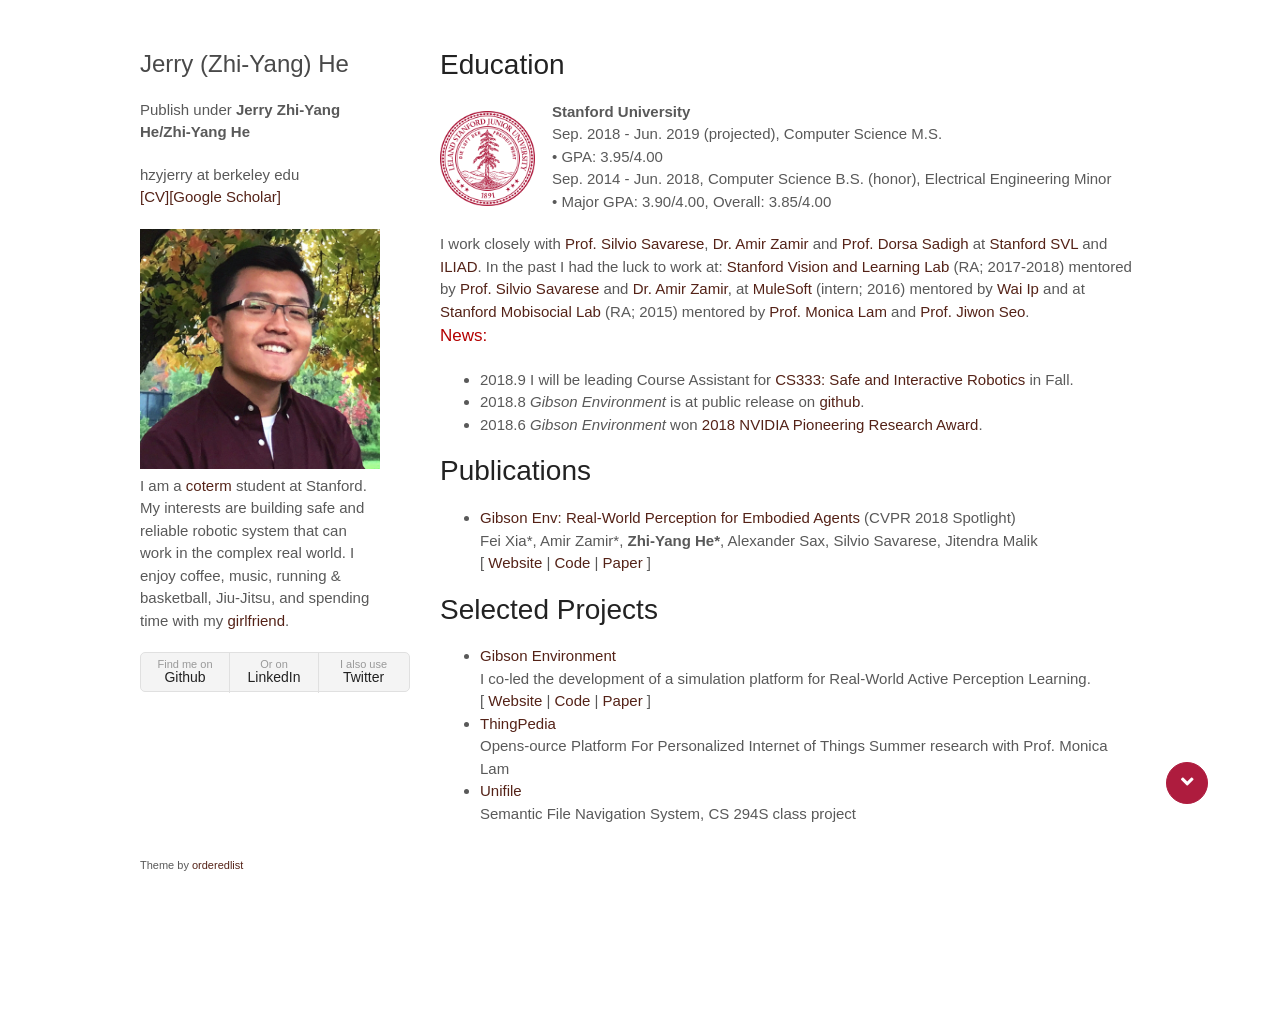
==== index.html @ 04c23b48 "Update index.html" ====
<!doctype html>
<html>
  <head>
    <meta charset="utf-8">
    <meta http-equiv="X-UA-Compatible" content="chrome=1">
    <title>Jerry (Zhi-Yang) He, Welcome to my homepage</title>

    <link rel="stylesheet" href="https://cdnjs.cloudflare.com/ajax/libs/twitter-bootstrap/4.0.0-beta/css/bootstrap.min.css">
    <script src="https://ajax.googleapis.com/ajax/libs/jquery/3.1.0/jquery.min.js"></script>
    <link rel="stylesheet" href="stylesheets/styles.css">
    <link rel="stylesheet" href="stylesheets/zhiyang.css">
    <link rel="stylesheet" href="stylesheets/pygment_trac.css">
    <meta name="viewport" content="width=device-width">
    <!--[if lt IE 9]>
    <script src="//html5shiv.googlecode.com/svn/trunk/html5.js"></script>
    <![endif]-->

    <!-- Bootstrap tooltips -->
    <script type="text/javascript" src="https://cdnjs.cloudflare.com/ajax/libs/popper.js/1.13.0/umd/popper.min.js"></script>
    <link rel="stylesheet" href="https://use.fontawesome.com/releases/v5.3.1/css/all.css" integrity="sha384-mzrmE5qonljUremFsqc01SB46JvROS7bZs3IO2EmfFsd15uHvIt+Y8vEf7N7fWAU" crossorigin="anonymous">

    <script src="//netdna.bootstrapcdn.com/bootstrap/3.0.0/js/bootstrap.min.js"></script>
    <script src="//code.jquery.com/jquery-1.11.1.min.js"></script>
  </head>

  <button type="button" class="hide-button botton-up btn btn-danger btn-circle"><i class="fa fa-angle-up"></i></button>
  <button type="button" class="botton-down btn btn-danger btn-circle"><i class="fa fa-angle-down"></i></button>


  <body>
    <div class="wrapper">
      <header class="clearfix">
        <h4>Jerry (Zhi-Yang) He</h4>
        <p>Publish under <b>Jerry Zhi-Yang He/Zhi-Yang He</b></p>
        <p>hzyjerry at berkeley edu <br/>
        <a href="https://www.dropbox.com/s/728xqqh4vai2d3p/Zhiyang%20He%20C.V.%2020180620.pdf?dl=0">[CV]</a><a href="https://www.dropbox.com/s/728xqqh4vai2d3p/Zhiyang%20He%20C.V.%2020180620.pdf?dl=0">[Google Scholar]</a></p>
        <!--p>I go by Jerry, publish under Zhi-Yang He</p-->
        <img class="personal" src="public/zhiyang.png"/>
        <p class="view">I am a <a href="http://exploredegrees.stanford.edu/cotermdegrees/">coterm </a> student at Stanford. My interests are building safe and reliable robotic system that can work in the complex real world. I enjoy coffee, music, running & basketball, Jiu-Jitsu, and spending time with my <a href="https://twitter.com/KechunLiu" style="text-decoration: none; text-decoration-color: #595959;">girlfriend</a>.
        <ul>
          <li><a href="https://github.com/hzyjerry">Find me on <strong>Github</strong></a></li>
          <li><a href="https://www.linkedin.com/in/zhiyanghe/">Or on <strong>LinkedIn</strong></a></li>
          <li><a href="https://twitter.com/hzyjerry">I also use <strong>Twitter</strong></a></li>
        </ul>
      </header>
      <section class="main">
        <section>
          <h1>Education</h1> 
          <a name="education"></a>
            <div class="media">
                <span class="pull-left"><img src="public/stanford.png" width="95px" height="95px" style="margin-right: 7px;margin-top: 10px"></span>
                <div class="media-body">
                  <p>
                    <b>Stanford University</b>
                    <br/>
                    Sep. 2018 - Jun. 2019 (projected), Computer Science M.S.
                  <br/> • GPA: 3.95/4.00 </br>
                    Sep. 2014 - Jun. 2018, Computer Science B.S. (honor), Electrical Engineering Minor
                  <br/> • Major GPA: 3.90/4.00, Overall: 3.85/4.00
                  </p>
                </div>
            </div>
            <p style="margin:0 0 0 0"> I work closely with <a href="http://cvgl.stanford.edu/silvio/">Prof. Silvio Savarese</a>, <a href="https://cs.stanford.edu/~amirz/"> Dr. Amir Zamir</a> and <a href="http://dorsa.fyi/">Prof. Dorsa Sadigh</a> at <a href="http://svl.stanford.edu/home">Stanford SVL</a> and <a href="https://dorsa.fyi/research-group/">ILIAD</a>. In the past I had the luck to work at: <a href="http://svl.stanford.edu/home"> Stanford Vision and Learning Lab </a> (RA; 2017-2018) mentored by <a href="http://cvgl.stanford.edu/silvio/">Prof. Silvio Savarese</a> and <a href="https://cs.stanford.edu/~amirz/">Dr. Amir Zamir</a>, at <a href="https://www.mulesoft.com/">MuleSoft</a> (intern; 2016) mentored by <a href="https://www.linkedin.com/in/waiip/">Wai Ip</a> and at <a href="http://mobisocial.stanford.edu">Stanford Mobisocial Lab</a> (RA; 2015) mentored by <a href="https://suif.stanford.edu/~lam/">Prof. Monica Lam </a> and <a href="http://bdsl.hanyang.ac.kr/members/jiwonseo">Prof. Jiwon Seo</a>.</p>
            <p style="font-size: 17px; font-weight: 450;color:rgb(180,0,0)">News:
            <ul>
              <li class="hiddentxt">
                2018.9 I will be leading Course Assistant for <a href="https://dorsa.fyi/cs333/">CS333: Safe and Interactive Robotics</a> in Fall. 
              </li>
              <li class="hiddentxt">
                2018.8 <i>Gibson Environment</i> is at public release on <a href="https://github.com/StanfordVL/GibsonEnv">github</a>. 
              </li>
              <li class="hiddentxt">
                2018.6 <i>Gibson Environment</i> won <a href="http://zhi-yang.me">2018 NVIDIA Pioneering Research Award</a>. 
              </li>
            </ul>
            </p>
          <h1>Publications</h1>
          <ul>
            <li class="hiddentxt" onmouseover="slideDown(this)">
              <a href="http://gibson.vision">Gibson Env: Real-World Perception for Embodied Agents</a> (CVPR 2018 Spotlight)
              </br>
              Fei Xia*, Amir Zamir*, <b>Zhi-Yang He*</b>, Alexander Sax, Silvio Savarese, Jitendra Malik
              </br>
              [ <a href="http://gibson.vision">Website</a> | <a href="https://github.com/StanfordVL/GibsonEnv">Code</a> | <a href="https://arxiv.org/abs/1808.10654">Paper</a> ]
              <img class="hiddenimg hide" src="public/gibson1.png" />
            </li>
            </span>
          </ul>
          <h1>Selected Projects</h1>
          <ul class="hiddentxt">
            <li onmouseover="slideDown(this)">
              <a href="http://gibson.vision">Gibson Environment</a>
              </br>
              I co-led the development of a simulation platform for Real-World Active Perception Learning.
              </br>
              [ <a href="http://gibson.vision">Website</a> | <a href="https://github.com/StanfordVL/GibsonEnv">Code</a> | <a href="https://arxiv.org/abs/1808.10654">Paper</a> ]
              <img class="hiddenimg hide" src="public/gibson2.jpg" />
            </li>
            <li onmouseover="slideDown(this)">
              <a href="http://www.thingpedia.org/">ThingPedia</a>
              </br>
              Opens-ource Platform For Personalized Internet of Things 
              Summer research with Prof. Monica Lam
              <img class="hiddenimg hide" src="public/thingpedia.jpg" />
            </li>
            <li onmouseover="slideDown(this)">
              <a href="#">Unifile</a>
              </br>
              Semantic File Navigation System, CS 294S class project
            </li>
            <img class="filler" src="public/thingpedia.jpg" />
          </ul>
        </section>
      </section>
      <footer>
        <p><small>Theme by <a href="https://github.com/orderedlist">orderedlist</a></small></p>
      </footer>
    </div>
    <script src="javascripts/scale.fix.js"></script>
    <script src="javascripts/zhi-yang.js"></script>
    <script>

      var can_expand = false;

      function mouseOver() {
          var els = document.getElementsByClassName("hiddenimg");
          Array.prototype.forEach.call(els, function(element) {
              element.style.display = "block";
            });
      }

      function mouseOut() {
          var els = document.getElementsByClassName("hiddenimg");
          Array.prototype.forEach.call(els, function(element) {
              element.style.display = "none";
            });
      }


      function slideUp() {
        showButtonDown()
        // Hide elements, also scroll back to top
        var els = $(".hiddenimg");
        if (!els.hasClass('hide')) {
          els.addClass('hide');
        }

        $('html, body').animate({
          scrollTop: 0
        }, 50);
        resize_filler_img();
      }

      function slideDown(li_element) {
        showButtonUp()
        var els = $(".hiddenimg");
        // Expand and scroll to element
        var scroll_diff = 0;
        if (li_element != []) {
          var old_offset = li_element.offsetTop;
          var align_pos = 500;
          scroll_diff = li_element.offsetTop - align_pos;
        }
        if (els.hasClass('hide')) {
          els.removeClass('hide')
          .slideDown(10, function () {
            if (els.last().is(this)){
              $('html, body').animate({
                scrollTop: scroll_diff
              }, 100);
            }
          });
        }
      }

      function showButtonUp() {
        $(".botton-up").removeClass('hide-button')
        $(".botton-down").addClass('hide-button')
      }

      function showButtonDown() {
        $(".botton-down").removeClass('hide-button')
        $(".botton-up").addClass('hide-button')        
      }

      $(".botton-down").click(function () {
        slideDown([])
      })
      $(".botton-up").click(function () {
        slideUp()
      })

      // Resize filler image
      function resize_filler_img() {
        var filler_height = $("img.filler").position().top;
        var diff_height = $( window ).height() - filler_height;
        $('img.filler').height(diff_height);
      }



      last_mouseX = 0;
      last_mainX = 1;


      resize_filler_img()
      // Main loop, detect if mouse over right section
      $( document ).on( "mousemove", function( mouseevent ) {
        var mouseX = mouseevent.pageX;
        var mainX = $("section.main").position().left;

        if (last_mouseX < last_mainX && mouseX > mainX) {
          can_expand = true;
        }
        if (last_mouseX > last_mainX && mouseX < mainX) {
          slideUp()
          expanded = false;
        }

        last_mouseX = mouseX;
        last_mainX = mainX;
      });

    </script>
    <!-- Default Statcounter code for Personal
    http://zhi-yang.me -->
    <!-- Default Statcounter code for Personal
    http://zhi-yang.me -->
    <script type="text/javascript">
    var sc_project=11735373; 
    var sc_invisible=1; 
    var sc_security="37ae2405"; 
    </script>
    <script type="text/javascript"
    src="https://www.statcounter.com/counter/counter.js"
    async></script>
    <noscript><div class="statcounter"><a title="web statistics"
    href="http://statcounter.com/" target="_blank"><img
    class="statcounter"
    src="//c.statcounter.com/11735373/0/37ae2405/1/" alt="web
    statistics"></a></div></noscript>
    <!-- End of Statcounter Code -->
    <!-- End of Statcounter Code -->

  </body>
</html>
---- stylesheets/styles.css ----
body {
  background-color: #fff;
  padding:40px;
  font: 15px/1.5 -apple-system, BlinkMacSystemFont, "Segoe UI", Roboto, Oxygen, Ubuntu, Cantarell, "Fira Sans", "Droid Sans", "Helvetica Neue", Arial, sans-serif, "Apple Color Emoji", "Segoe UI Emoji", "Segoe UI Symbol";
  color:#595959;
  font-weight:400;
}

h1, h2, h3, h4, h5, h6 {
  color:#222;
  margin:0 0 20px;
}

p, ul, ol, table, pre, dl {
  margin:0 0 20px;
}

h1, h2, h3 {
  line-height:1.1;
}

h1 {
  font-size:28px;
  font-weight: 500;
}

h2 {
  color:#393939;
  font-weight: 500;
}

h3, h4, h5, h6 {
  color:#494949;
  font-weight: 500;
}

a {
  color:#39c;
  text-decoration:none;
}

a:hover {
  color:#069;
}

a small {
  font-size:11px;
  color:#777;
  margin-top:-0.3em;
  display:block;
}

a:hover small {
  color:#777;
}

.wrapper {
  width:1000px;
  margin:0 auto;
}

blockquote {
  border-left:1px solid #e5e5e5;
  margin:0;
  padding:0 0 0 20px;
  font-style:italic;
}

code, pre {
  font-family:Monaco, Bitstream Vera Sans Mono, Lucida Console, Terminal, Consolas, Liberation Mono, DejaVu Sans Mono, Courier New, monospace;
  color:#333;
}

pre {
  padding:8px 15px;
  background: #f8f8f8;
  border-radius:5px;
  border:1px solid #e5e5e5;
  overflow-x: auto;
}

table {
  width:100%;
  border-collapse:collapse;
}

th, td {
  text-align:left;
  padding:5px 10px;
  border-bottom:1px solid #e5e5e5;
}

dt {
  color:#444;
  font-weight:500;
}

th {
  color:#444;
}

img {
  max-width:100%;
}

header {
  width:240px;
  float:left;
  position:fixed;
  -webkit-font-smoothing:subpixel-antialiased;
}

header ul {
  list-style:none;
  height:40px;
  padding:0;
  background: #f4f4f4;
  border-radius:5px;
  border:1px solid #e0e0e0;
  width:270px;
}

header li {
  width:89px;
  float:left;
  border-right:1px solid #e0e0e0;
  height:40px;
}

header li:first-child a {
  border-radius:5px 0 0 5px;
}

header li:last-child a {
  border-radius:0 5px 5px 0;
}

header ul a {
  line-height:1;
  font-size:11px;
  color:#999;
  display:block;
  text-align:center;
  padding-top:6px;
  height:34px;
}

header ul a:hover {
  color:#999;
}

header ul a:active {
  background-color:#f0f0f0;
}

strong {
  color:#222;
  font-weight:500;
}

header ul li + li + li {
  border-right:none;
  width:89px;
}

header ul a strong {
  font-size:14px;
  display:block;
  color:#222;
}

section {
  width:700px;
  float:left;
  padding-bottom:50px;
}

small {
  font-size:11px;
}

hr {
  border:0;
  background:#e5e5e5;
  height:1px;
  margin:0 0 20px;
}

footer {
  width:270px;
  float:left;
  position:fixed;
  bottom:5px;
  -webkit-font-smoothing:subpixel-antialiased;
}

@media print, screen and (max-width: 960px) {

  div.wrapper {
    width:auto;
    margin:0;
  }

  header, section, footer {
    float:none;
    position:static;
    width:auto;
  }

  header {
    padding-right:320px;
  }

  section {
    border:1px solid #e5e5e5;
    border-width:1px 0;
    padding:20px 0;
    margin:0 0 20px;
  }

  header a small {
    display:inline;
  }

  header ul {
    position:absolute;
    right:50px;
    top:52px;
  }
}

@media print, screen and (max-width: 720px) {
  body {
    word-wrap:break-word;
  }

  header {
    padding:0;
  }

  header ul, header p.view {
    position:static;
  }

  pre, code {
    word-wrap:normal;
  }
}

@media print, screen and (max-width: 480px) {
  body {
    padding:15px;
  }

  header ul {
    width:99%;
  }

  header li, header ul li + li + li {
    width:33%;
  }
}

@media print {
  body {
    padding:0.4in;
    font-size:12pt;
    color:#444;
  }
}
---- stylesheets/zhiyang.css ----
a {
  color:#542217;
 }

a:hover {
  color:#903941;
}

.media-body {
	padding-left: 10px
}

img.personal {
	margin-bottom: 6px
}

.hiddenimg {
}


.hiddenimg img {
	width: 85%;
}

.hiddentxt {
}

.hiddentxt a {
  text-decoration: none;
}

.hiddenclick {
  color: #F00;
  text-decoration: none;
  cursor: pointer;
}

.hiddenclick a {
  color: #F00;
  text-decoration: none;
}

.hiddenclick a:visited {
  color: #F00;
  text-decoration: none;
}

.right:hover ~ .hiddenimg {
  display: inline;
}

section.main {
  float: right;
}

.hide{
  height: 0px !important;
  width: 660px !important;
  float: left;
}

img.filler {
  opacity: 0;
  filter: alpha(opacity=0); /* For IE8 and earlier */
}

.clearfix::after {
    content: "";
    clear: both;
    display: table;
}


.this-will-not-be-read {
   display: none !important;
}
body {
  padding: 50px;
}

#overlay {
    position: fixed; /* Sit on top of the page content */
    display: none; /* Hidden by default */
    width: 100%; /* Full width (cover the whole page) */
    height: 100%; /* Full height (cover the whole page) */
    top: 0; 
    left: 0;
    right: 0;
    bottom: 0;
    background-color: rgba(0,0,0,0); /* Black background with opacity */
    z-index: 2; /* Specify a stack order in case you're using a different order for other elements */
    cursor: pointer; /* Add a pointer on hover */
}


button.btn-danger {
  background-color: rgba(174,28,62,255);
  border-color: rgba(174,28,62,255);
}

button.btn-circle {
  position: fixed;
  right: 6em;
  bottom: 8em;
  width: 42px;
  height: 42px;
  text-align: center;
  padding: 6px 0;
  font-size: 12px;
  line-height: 1.428571429;
  border-radius: 21px;
}
button.btn-circle.btn-lg {
  width: 50px;
  height: 50px;
  padding: 10px 16px;
  font-size: 18px;
  line-height: 1.33;
  border-radius: 25px;
}
button.btn-circle.btn-xl {
  width: 70px;
  height: 70px;
  padding: 10px 16px;
  font-size: 24px;
  line-height: 1.33;
  border-radius: 35px;
}


.hide-button {
  display: none
}

.fa {
  font-size: 20px;
}
---- stylesheets/pygment_trac.css ----
.highlight  { background: #ffffff; }
.highlight .c { color: #999988; font-style: italic } /* Comment */
.highlight .err { color: #a61717; background-color: #e3d2d2 } /* Error */
.highlight .k { font-weight: bold } /* Keyword */
.highlight .o { font-weight: bold } /* Operator */
.highlight .cm { color: #999988; font-style: italic } /* Comment.Multiline */
.highlight .cp { color: #999999; font-weight: bold } /* Comment.Preproc */
.highlight .c1 { color: #999988; font-style: italic } /* Comment.Single */
.highlight .cs { color: #999999; font-weight: bold; font-style: italic } /* Comment.Special */
.highlight .gd { color: #000000; background-color: #ffdddd } /* Generic.Deleted */
.highlight .gd .x { color: #000000; background-color: #ffaaaa } /* Generic.Deleted.Specific */
.highlight .ge { font-style: italic } /* Generic.Emph */
.highlight .gr { color: #aa0000 } /* Generic.Error */
.highlight .gh { color: #999999 } /* Generic.Heading */
.highlight .gi { color: #000000; background-color: #ddffdd } /* Generic.Inserted */
.highlight .gi .x { color: #000000; background-color: #aaffaa } /* Generic.Inserted.Specific */
.highlight .go { color: #888888 } /* Generic.Output */
.highlight .gp { color: #555555 } /* Generic.Prompt */
.highlight .gs { font-weight: bold } /* Generic.Strong */
.highlight .gu { color: #800080; font-weight: bold; } /* Generic.Subheading */
.highlight .gt { color: #aa0000 } /* Generic.Traceback */
.highlight .kc { font-weight: bold } /* Keyword.Constant */
.highlight .kd { font-weight: bold } /* Keyword.Declaration */
.highlight .kn { font-weight: bold } /* Keyword.Namespace */
.highlight .kp { font-weight: bold } /* Keyword.Pseudo */
.highlight .kr { font-weight: bold } /* Keyword.Reserved */
.highlight .kt { color: #445588; font-weight: bold } /* Keyword.Type */
.highlight .m { color: #009999 } /* Literal.Number */
.highlight .s { color: #d14 } /* Literal.String */
.highlight .na { color: #008080 } /* Name.Attribute */
.highlight .nb { color: #0086B3 } /* Name.Builtin */
.highlight .nc { color: #445588; font-weight: bold } /* Name.Class */
.highlight .no { color: #008080 } /* Name.Constant */
.highlight .ni { color: #800080 } /* Name.Entity */
.highlight .ne { color: #990000; font-weight: bold } /* Name.Exception */
.highlight .nf { color: #990000; font-weight: bold } /* Name.Function */
.highlight .nn { color: #555555 } /* Name.Namespace */
.highlight .nt { color: #000080 } /* Name.Tag */
.highlight .nv { color: #008080 } /* Name.Variable */
.highlight .ow { font-weight: bold } /* Operator.Word */
.highlight .w { color: #bbbbbb } /* Text.Whitespace */
.highlight .mf { color: #009999 } /* Literal.Number.Float */
.highlight .mh { color: #009999 } /* Literal.Number.Hex */
.highlight .mi { color: #009999 } /* Literal.Number.Integer */
.highlight .mo { color: #009999 } /* Literal.Number.Oct */
.highlight .sb { color: #d14 } /* Literal.String.Backtick */
.highlight .sc { color: #d14 } /* Literal.String.Char */
.highlight .sd { color: #d14 } /* Literal.String.Doc */
.highlight .s2 { color: #d14 } /* Literal.String.Double */
.highlight .se { color: #d14 } /* Literal.String.Escape */
.highlight .sh { color: #d14 } /* Literal.String.Heredoc */
.highlight .si { color: #d14 } /* Literal.String.Interpol */
.highlight .sx { color: #d14 } /* Literal.String.Other */
.highlight .sr { color: #009926 } /* Literal.String.Regex */
.highlight .s1 { color: #d14 } /* Literal.String.Single */
.highlight .ss { color: #990073 } /* Literal.String.Symbol */
.highlight .bp { color: #999999 } /* Name.Builtin.Pseudo */
.highlight .vc { color: #008080 } /* Name.Variable.Class */
.highlight .vg { color: #008080 } /* Name.Variable.Global */
.highlight .vi { color: #008080 } /* Name.Variable.Instance */
.highlight .il { color: #009999 } /* Literal.Number.Integer.Long */

.type-csharp .highlight .k { color: #0000FF }
.type-csharp .highlight .kt { color: #0000FF }
.type-csharp .highlight .nf { color: #000000; font-weight: normal }
.type-csharp .highlight .nc { color: #2B91AF }
.type-csharp .highlight .nn { color: #000000 }
.type-csharp .highlight .s { color: #A31515 }
.type-csharp .highlight .sc { color: #A31515 }
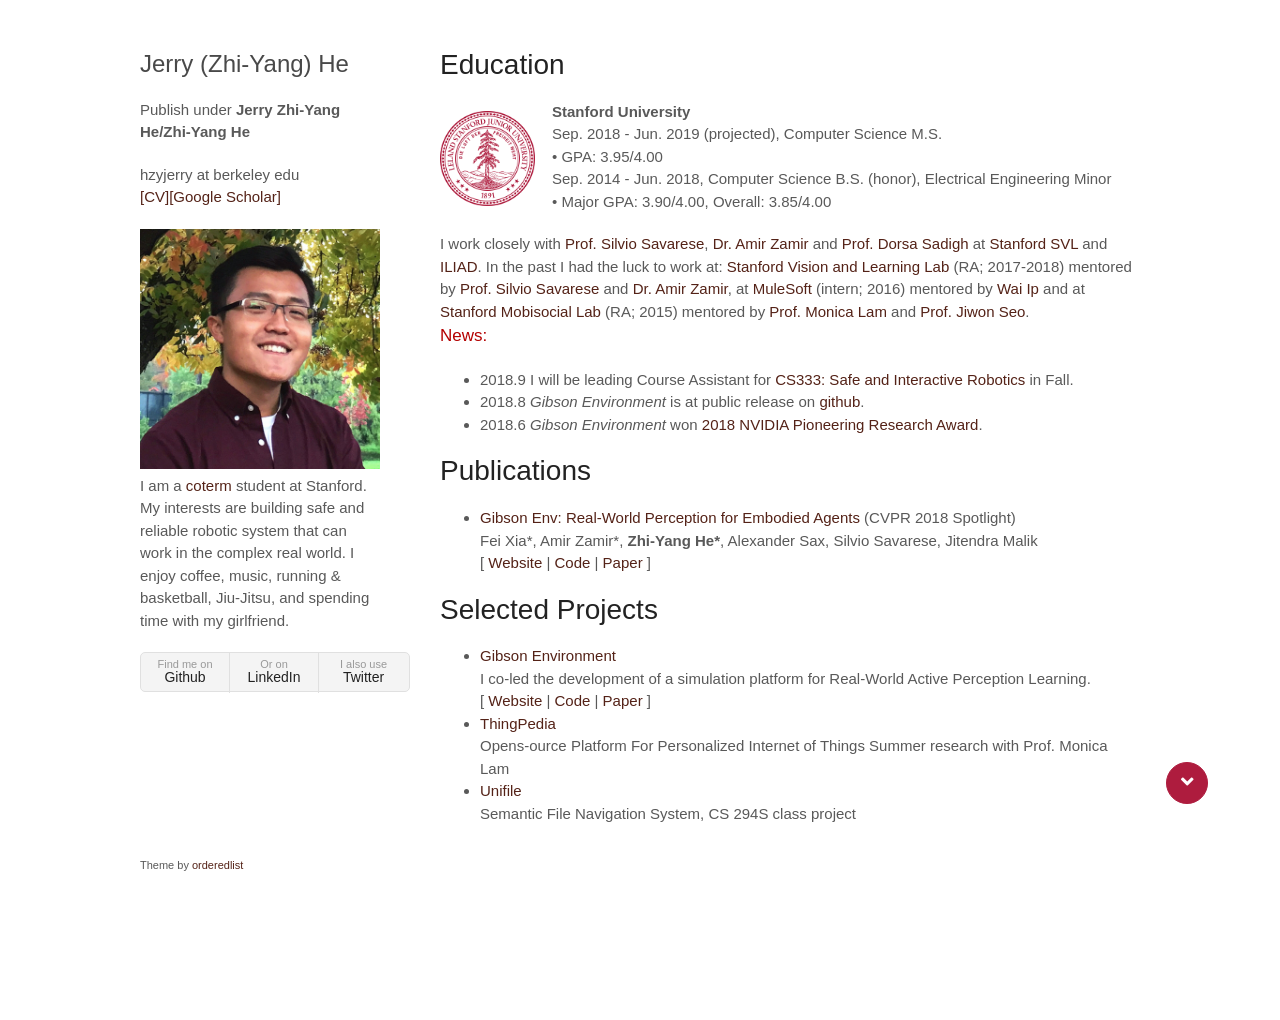
==== commit 066dcd3d: "Update index.html" ====
--- a/index.html
+++ b/index.html
@@ -36,7 +36,7 @@
         <a href="https://www.dropbox.com/s/728xqqh4vai2d3p/Zhiyang%20He%20C.V.%2020180620.pdf?dl=0">[CV]</a><a href="https://www.dropbox.com/s/728xqqh4vai2d3p/Zhiyang%20He%20C.V.%2020180620.pdf?dl=0">[Google Scholar]</a></p>
         <!--p>I go by Jerry, publish under Zhi-Yang He</p-->
         <img class="personal" src="public/zhiyang.png"/>
-        <p class="view">I am a <a href="http://exploredegrees.stanford.edu/cotermdegrees/">coterm </a> student at Stanford. My interests are building safe and reliable robotic system that can work in the complex real world. I enjoy coffee, music, running & basketball, Jiu-Jitsu, and spending time with my <a href="https://twitter.com/KechunLiu" style="text-decoration: none; text-decoration-color: #595959;">girlfriend</a>.
+        <p class="view">I am a <a href="http://exploredegrees.stanford.edu/cotermdegrees/">coterm </a> student at Stanford. My interests are building safe and reliable robotic system that can work in the complex real world. I enjoy coffee, music, running & basketball, Jiu-Jitsu, and spending time with my <a href="https://twitter.com/KechunLiu" style="text-decoration: none; text-decoration-color: #595959; color: #595959">girlfriend</a>.
         <ul>
           <li><a href="https://github.com/hzyjerry">Find me on <strong>Github</strong></a></li>
           <li><a href="https://www.linkedin.com/in/zhiyanghe/">Or on <strong>LinkedIn</strong></a></li>
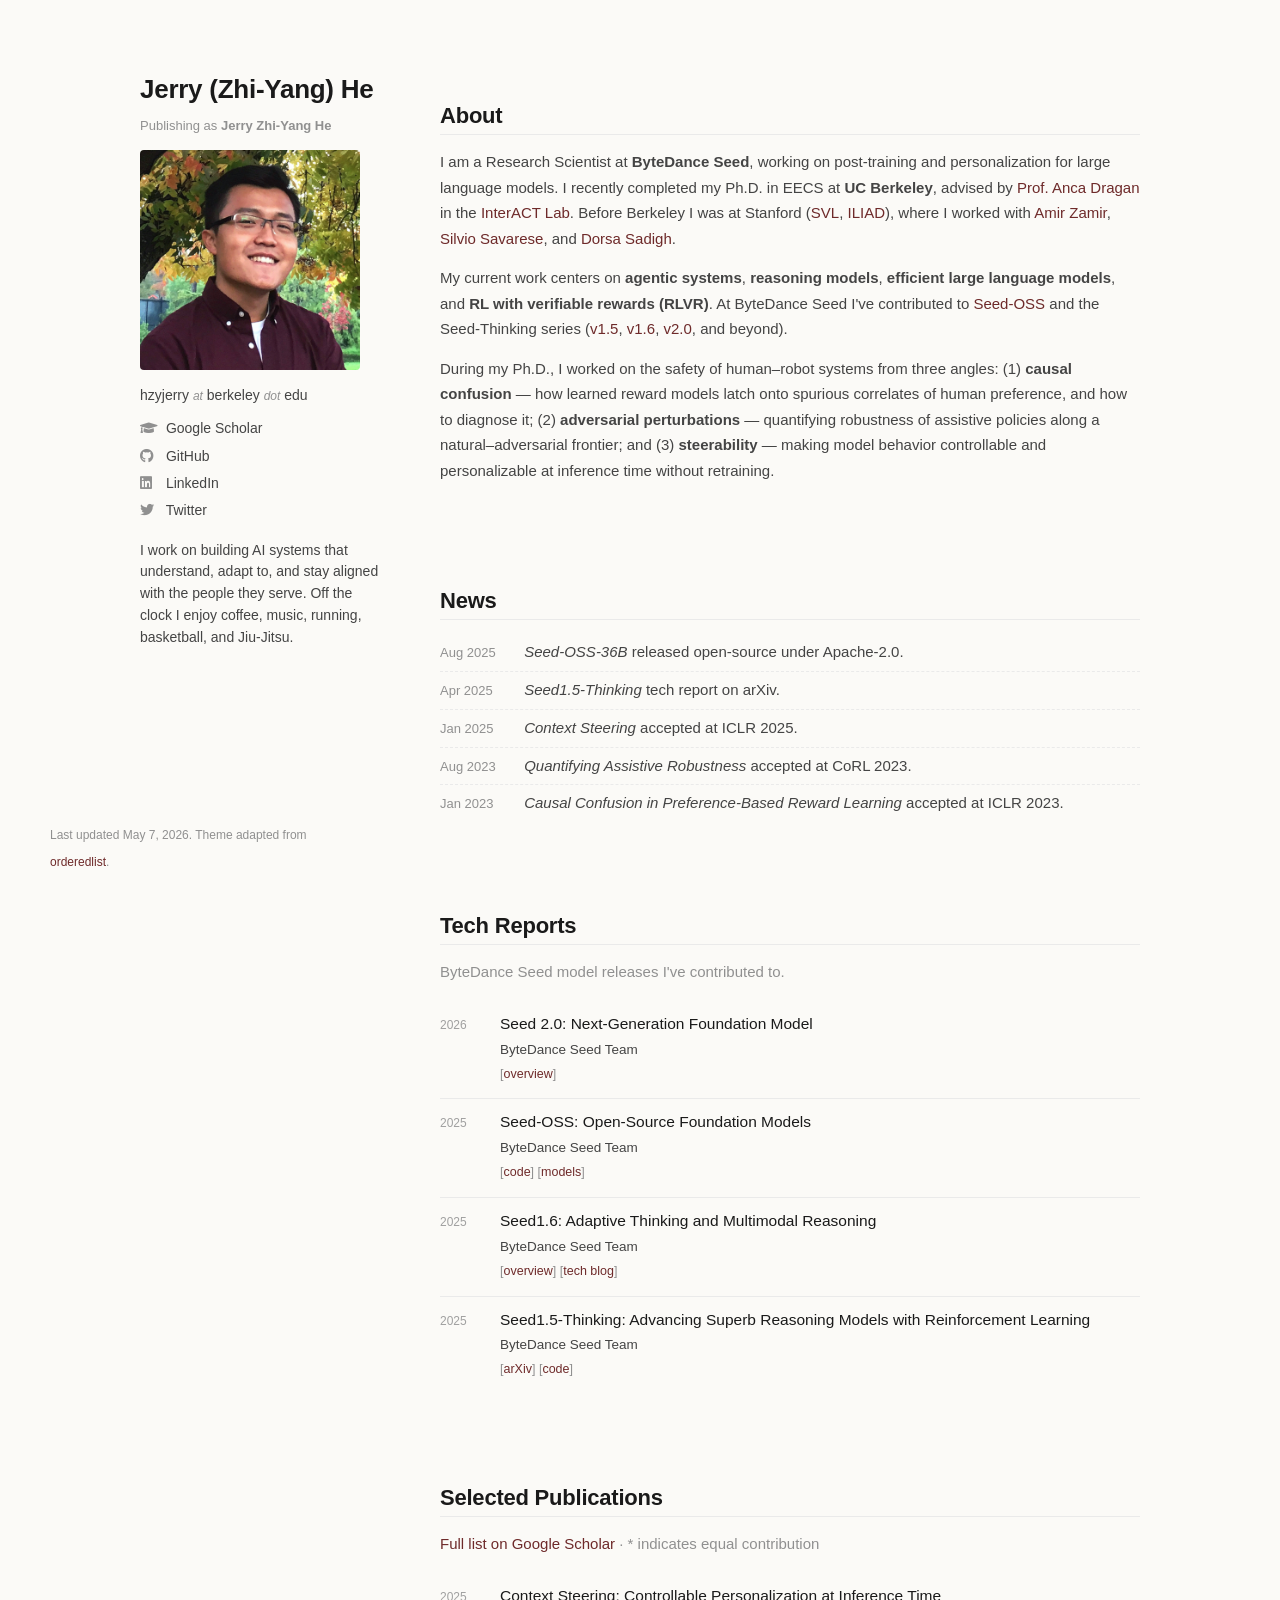
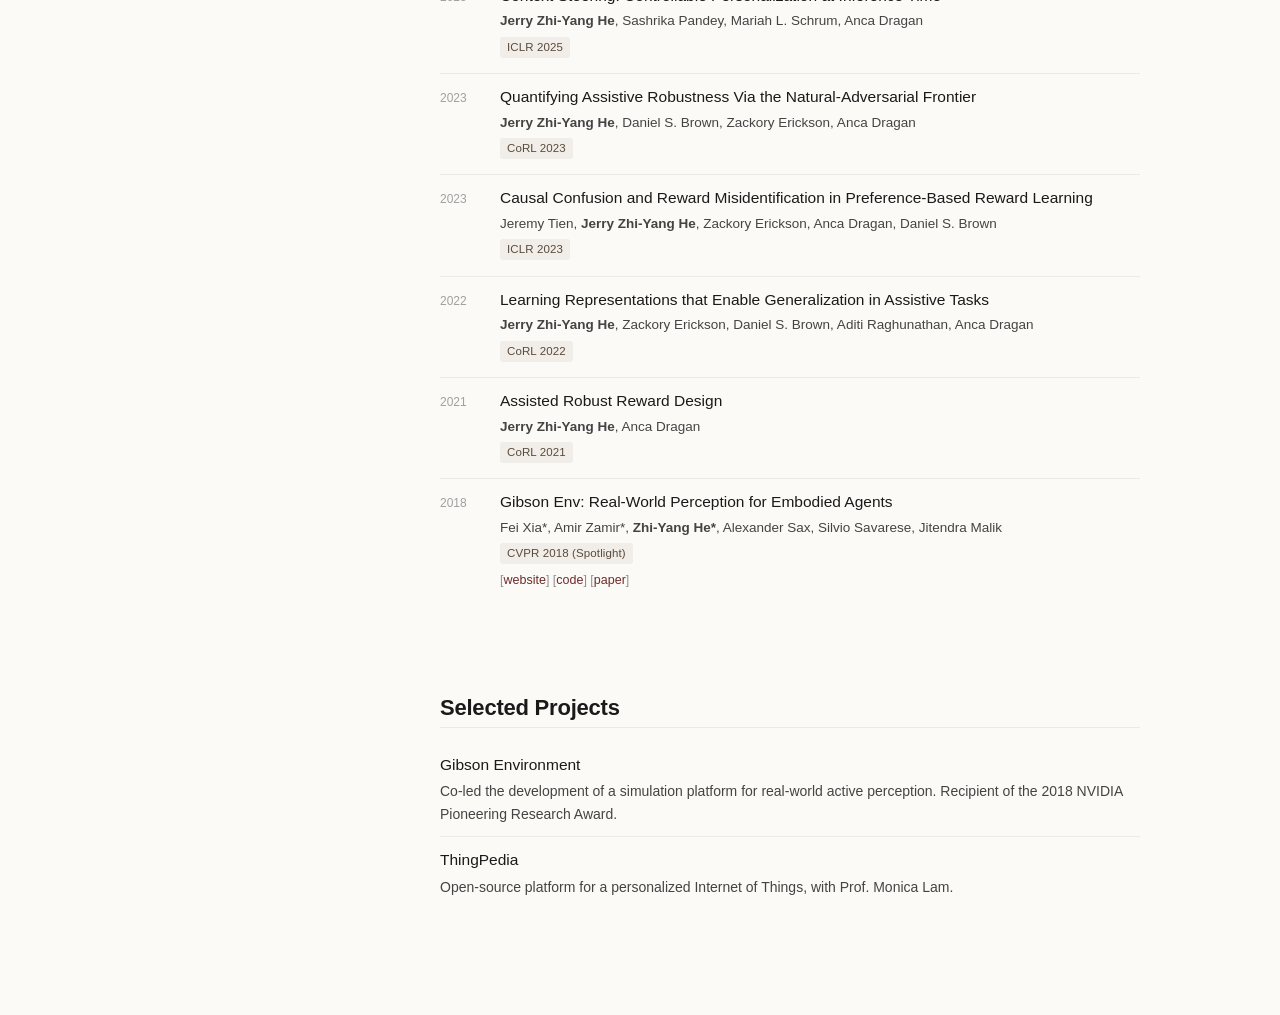
==== commit dfd54ec9: "Refresh homepage with current ByteDance work and updated bio - Update bio: ByteDance Seed Research S" ====
--- a/index.html
+++ b/index.html
@@ -1,246 +1,208 @@
 <!doctype html>
-<html>
+<html lang="en">
   <head>
     <meta charset="utf-8">
     <meta http-equiv="X-UA-Compatible" content="chrome=1">
-    <title>Jerry (Zhi-Yang) He, Welcome to my homepage</title>
-
-    <link rel="stylesheet" href="https://cdnjs.cloudflare.com/ajax/libs/twitter-bootstrap/4.0.0-beta/css/bootstrap.min.css">
-    <script src="https://ajax.googleapis.com/ajax/libs/jquery/3.1.0/jquery.min.js"></script>
+    <title>Jerry (Zhi-Yang) He</title>
+
     <link rel="stylesheet" href="stylesheets/styles.css">
     <link rel="stylesheet" href="stylesheets/zhiyang.css">
     <link rel="stylesheet" href="stylesheets/pygment_trac.css">
-    <meta name="viewport" content="width=device-width">
-    <!--[if lt IE 9]>
-    <script src="//html5shiv.googlecode.com/svn/trunk/html5.js"></script>
-    <![endif]-->
-
-    <!-- Bootstrap tooltips -->
-    <script type="text/javascript" src="https://cdnjs.cloudflare.com/ajax/libs/popper.js/1.13.0/umd/popper.min.js"></script>
     <link rel="stylesheet" href="https://use.fontawesome.com/releases/v5.3.1/css/all.css" integrity="sha384-mzrmE5qonljUremFsqc01SB46JvROS7bZs3IO2EmfFsd15uHvIt+Y8vEf7N7fWAU" crossorigin="anonymous">
-
-    <script src="//netdna.bootstrapcdn.com/bootstrap/3.0.0/js/bootstrap.min.js"></script>
-    <script src="//code.jquery.com/jquery-1.11.1.min.js"></script>
+    <meta name="viewport" content="width=device-width, initial-scale=1">
   </head>
-
-  <button type="button" class="hide-button botton-up btn btn-danger btn-circle"><i class="fa fa-angle-up"></i></button>
-  <button type="button" class="botton-down btn btn-danger btn-circle"><i class="fa fa-angle-down"></i></button>
-
 
   <body>
     <div class="wrapper">
       <header class="clearfix">
         <h4>Jerry (Zhi-Yang) He</h4>
-        <p>Publish under <b>Jerry Zhi-Yang He/Zhi-Yang He</b></p>
-        <p>hzyjerry at berkeley edu <br/>
-        <a href="https://www.dropbox.com/s/728xqqh4vai2d3p/Zhiyang%20He%20C.V.%2020180620.pdf?dl=0">[CV]</a><a href="https://www.dropbox.com/s/728xqqh4vai2d3p/Zhiyang%20He%20C.V.%2020180620.pdf?dl=0">[Google Scholar]</a></p>
-        <!--p>I go by Jerry, publish under Zhi-Yang He</p-->
-        <img class="personal" src="public/zhiyang.png"/>
-        <p class="view">I am a <a href="http://exploredegrees.stanford.edu/cotermdegrees/">coterm </a> student at Stanford. My interests are building safe and reliable robotic system that can work in the complex real world. I enjoy coffee, music, running & basketball, Jiu-Jitsu, and spending time with my <a href="https://twitter.com/KechunLiu" style="text-decoration: none; text-decoration-color: #595959; color: #595959">girlfriend</a>.
-        <ul>
-          <li><a href="https://github.com/hzyjerry">Find me on <strong>Github</strong></a></li>
-          <li><a href="https://www.linkedin.com/in/zhiyanghe/">Or on <strong>LinkedIn</strong></a></li>
-          <li><a href="https://twitter.com/hzyjerry">I also use <strong>Twitter</strong></a></li>
+        <p class="byline">Publishing as <b>Jerry Zhi-Yang He</b></p>
+        <img class="personal" src="public/zhiyang.png" alt="Jerry Zhi-Yang He"/>
+        <p class="contact">
+          hzyjerry <span class="at">at</span> berkeley <span class="at">dot</span> edu
+        </p>
+        <ul class="links">
+          <li><a href="https://scholar.google.com/citations?user=lp8MBNwAAAAJ&hl=en"><i class="fas fa-graduation-cap"></i> Google Scholar</a></li>
+          <li><a href="https://github.com/hzyjerry"><i class="fab fa-github"></i> GitHub</a></li>
+          <li><a href="https://www.linkedin.com/in/zhiyanghe/"><i class="fab fa-linkedin"></i> LinkedIn</a></li>
+          <li><a href="https://twitter.com/_herobotics_"><i class="fab fa-twitter"></i> Twitter</a></li>
         </ul>
+        <p class="view">I work on building AI systems that understand, adapt to, and stay aligned with the people they serve. Off the clock I enjoy coffee, music, running, basketball, and Jiu-Jitsu.</p>
       </header>
+
       <section class="main">
         <section>
-          <h1>Education</h1> 
-          <a name="education"></a>
-            <div class="media">
-                <span class="pull-left"><img src="public/stanford.png" width="95px" height="95px" style="margin-right: 7px;margin-top: 10px"></span>
-                <div class="media-body">
-                  <p>
-                    <b>Stanford University</b>
-                    <br/>
-                    Sep. 2018 - Jun. 2019 (projected), Computer Science M.S.
-                  <br/> • GPA: 3.95/4.00 </br>
-                    Sep. 2014 - Jun. 2018, Computer Science B.S. (honor), Electrical Engineering Minor
-                  <br/> • Major GPA: 3.90/4.00, Overall: 3.85/4.00
-                  </p>
-                </div>
-            </div>
-            <p style="margin:0 0 0 0"> I work closely with <a href="http://cvgl.stanford.edu/silvio/">Prof. Silvio Savarese</a>, <a href="https://cs.stanford.edu/~amirz/"> Dr. Amir Zamir</a> and <a href="http://dorsa.fyi/">Prof. Dorsa Sadigh</a> at <a href="http://svl.stanford.edu/home">Stanford SVL</a> and <a href="https://dorsa.fyi/research-group/">ILIAD</a>. In the past I had the luck to work at: <a href="http://svl.stanford.edu/home"> Stanford Vision and Learning Lab </a> (RA; 2017-2018) mentored by <a href="http://cvgl.stanford.edu/silvio/">Prof. Silvio Savarese</a> and <a href="https://cs.stanford.edu/~amirz/">Dr. Amir Zamir</a>, at <a href="https://www.mulesoft.com/">MuleSoft</a> (intern; 2016) mentored by <a href="https://www.linkedin.com/in/waiip/">Wai Ip</a> and at <a href="http://mobisocial.stanford.edu">Stanford Mobisocial Lab</a> (RA; 2015) mentored by <a href="https://suif.stanford.edu/~lam/">Prof. Monica Lam </a> and <a href="http://bdsl.hanyang.ac.kr/members/jiwonseo">Prof. Jiwon Seo</a>.</p>
-            <p style="font-size: 17px; font-weight: 450;color:rgb(180,0,0)">News:
-            <ul>
-              <li class="hiddentxt">
-                2018.9 I will be leading Course Assistant for <a href="https://dorsa.fyi/cs333/">CS333: Safe and Interactive Robotics</a> in Fall. 
-              </li>
-              <li class="hiddentxt">
-                2018.8 <i>Gibson Environment</i> is at public release on <a href="https://github.com/StanfordVL/GibsonEnv">github</a>. 
-              </li>
-              <li class="hiddentxt">
-                2018.6 <i>Gibson Environment</i> won <a href="http://zhi-yang.me">2018 NVIDIA Pioneering Research Award</a>. 
-              </li>
-            </ul>
-            </p>
-          <h1>Publications</h1>
-          <ul>
-            <li class="hiddentxt" onmouseover="slideDown(this)">
-              <a href="http://gibson.vision">Gibson Env: Real-World Perception for Embodied Agents</a> (CVPR 2018 Spotlight)
-              </br>
-              Fei Xia*, Amir Zamir*, <b>Zhi-Yang He*</b>, Alexander Sax, Silvio Savarese, Jitendra Malik
-              </br>
-              [ <a href="http://gibson.vision">Website</a> | <a href="https://github.com/StanfordVL/GibsonEnv">Code</a> | <a href="https://arxiv.org/abs/1808.10654">Paper</a> ]
-              <img class="hiddenimg hide" src="public/gibson1.png" />
-            </li>
-            </span>
-          </ul>
+          <h1>About</h1>
+          <p>
+            I am a Research Scientist at <b>ByteDance Seed</b>, working on
+            post-training and personalization for large language models.
+            I recently completed my Ph.D. in EECS at <b>UC Berkeley</b>,
+            advised by <a href="https://people.eecs.berkeley.edu/~anca/">Prof. Anca Dragan</a>
+            in the <a href="https://interact.berkeley.edu/">InterACT Lab</a>.
+            Before Berkeley I was at Stanford
+            (<a href="http://svl.stanford.edu/home">SVL</a>,
+            <a href="https://dorsa.fyi/research-group/">ILIAD</a>),
+            where I worked with
+            <a href="https://www.epfl.ch/labs/vilab/">Amir Zamir</a>,
+            <a href="http://cvgl.stanford.edu/silvio/">Silvio Savarese</a>, and
+            <a href="http://dorsa.fyi/">Dorsa Sadigh</a>.
+          </p>
+          <p>
+            My current work centers on
+            <b>agentic systems</b>,
+            <b>reasoning models</b>,
+            <b>efficient large language models</b>, and
+            <b>RL with verifiable rewards (RLVR)</b>.
+            At ByteDance Seed I've contributed to
+            <a href="https://github.com/ByteDance-Seed/seed-oss">Seed-OSS</a>
+            and the Seed-Thinking series
+            (<a href="https://arxiv.org/abs/2504.13914">v1.5</a>,
+            <a href="https://seed.bytedance.com/en/seed1_6">v1.6</a>,
+            <a href="https://seed.bytedance.com/en/seed2">v2.0</a>, and beyond).
+          </p>
+          <p>
+            During my Ph.D., I worked on the safety of human&ndash;robot
+            systems from three angles:
+            (1)&nbsp;<b>causal confusion</b> &mdash; how learned reward models
+            latch onto spurious correlates of human preference, and how to
+            diagnose it;
+            (2)&nbsp;<b>adversarial perturbations</b> &mdash; quantifying
+            robustness of assistive policies along a natural&ndash;adversarial
+            frontier; and
+            (3)&nbsp;<b>steerability</b> &mdash; making model behavior
+            controllable and personalizable at inference time without
+            retraining.
+          </p>
+        </section>
+
+        <section>
+          <h1>News</h1>
+          <ul class="news">
+            <li><span class="date">Aug 2025</span> <i>Seed-OSS-36B</i> released open-source under Apache-2.0.</li>
+            <li><span class="date">Apr 2025</span> <i>Seed1.5-Thinking</i> tech report on arXiv.</li>
+            <li><span class="date">Jan 2025</span> <i>Context Steering</i> accepted at ICLR 2025.</li>
+            <li><span class="date">Aug 2023</span> <i>Quantifying Assistive Robustness</i> accepted at CoRL 2023.</li>
+            <li><span class="date">Jan 2023</span> <i>Causal Confusion in Preference-Based Reward Learning</i> accepted at ICLR 2023.</li>
+          </ul>
+        </section>
+
+        <section>
+          <h1>Tech Reports</h1>
+          <p class="hint">ByteDance Seed model releases I've contributed to.</p>
+          <ul class="pubs">
+            <li>
+              <span class="venue">2026</span>
+              <a href="https://seed.bytedance.com/en/seed2" class="title">Seed 2.0: Next-Generation Foundation Model</a>
+              <span class="authors">ByteDance Seed Team</span>
+              <span class="links-inline">
+                [<a href="https://seed.bytedance.com/en/seed2">overview</a>]
+              </span>
+            </li>
+            <li>
+              <span class="venue">2025</span>
+              <a href="https://github.com/ByteDance-Seed/seed-oss" class="title">Seed-OSS: Open-Source Foundation Models</a>
+              <span class="authors">ByteDance Seed Team</span>
+              <span class="links-inline">
+                [<a href="https://github.com/ByteDance-Seed/seed-oss">code</a>]
+                [<a href="https://huggingface.co/ByteDance-Seed">models</a>]
+              </span>
+            </li>
+            <li>
+              <span class="venue">2025</span>
+              <a href="https://seed.bytedance.com/en/seed1_6" class="title">Seed1.6: Adaptive Thinking and Multimodal Reasoning</a>
+              <span class="authors">ByteDance Seed Team</span>
+              <span class="links-inline">
+                [<a href="https://seed.bytedance.com/en/seed1_6">overview</a>]
+                [<a href="https://seed.bytedance.com/en/blog/introduction-to-techniques-used-in-seed1-6">tech blog</a>]
+              </span>
+            </li>
+            <li>
+              <span class="venue">2025</span>
+              <a href="https://arxiv.org/abs/2504.13914" class="title">Seed1.5-Thinking: Advancing Superb Reasoning Models with Reinforcement Learning</a>
+              <span class="authors">ByteDance Seed Team</span>
+              <span class="links-inline">
+                [<a href="https://arxiv.org/abs/2504.13914">arXiv</a>]
+                [<a href="https://github.com/ByteDance-Seed/Seed-Thinking-v1.5">code</a>]
+              </span>
+            </li>
+          </ul>
+        </section>
+
+        <section>
+          <h1>Selected Publications</h1>
+          <p class="hint"><a href="https://scholar.google.com/citations?user=lp8MBNwAAAAJ&hl=en">Full list on Google Scholar</a> &middot; * indicates equal contribution</p>
+          <ul class="pubs">
+            <li>
+              <span class="venue">2025</span>
+              <a href="https://openreview.net/forum?id=8GXfoG9b6c" class="title">Context Steering: Controllable Personalization at Inference Time</a>
+              <span class="authors"><b>Jerry Zhi-Yang He</b>, Sashrika Pandey, Mariah L. Schrum, Anca Dragan</span>
+              <span class="venue-inline">ICLR 2025</span>
+            </li>
+            <li>
+              <span class="venue">2023</span>
+              <a href="https://proceedings.mlr.press/v229/he23a.html" class="title">Quantifying Assistive Robustness Via the Natural-Adversarial Frontier</a>
+              <span class="authors"><b>Jerry Zhi-Yang He</b>, Daniel S. Brown, Zackory Erickson, Anca Dragan</span>
+              <span class="venue-inline">CoRL 2023</span>
+            </li>
+            <li>
+              <span class="venue">2023</span>
+              <a href="https://openreview.net/forum?id=R0Xxvr_X3ZA" class="title">Causal Confusion and Reward Misidentification in Preference-Based Reward Learning</a>
+              <span class="authors">Jeremy Tien, <b>Jerry Zhi-Yang He</b>, Zackory Erickson, Anca Dragan, Daniel S. Brown</span>
+              <span class="venue-inline">ICLR 2023</span>
+            </li>
+            <li>
+              <span class="venue">2022</span>
+              <a href="https://proceedings.mlr.press/v205/he23a.html" class="title">Learning Representations that Enable Generalization in Assistive Tasks</a>
+              <span class="authors"><b>Jerry Zhi-Yang He</b>, Zackory Erickson, Daniel S. Brown, Aditi Raghunathan, Anca Dragan</span>
+              <span class="venue-inline">CoRL 2022</span>
+            </li>
+            <li>
+              <span class="venue">2021</span>
+              <a href="https://proceedings.mlr.press/v164/he22a.html" class="title">Assisted Robust Reward Design</a>
+              <span class="authors"><b>Jerry Zhi-Yang He</b>, Anca Dragan</span>
+              <span class="venue-inline">CoRL 2021</span>
+            </li>
+            <li>
+              <span class="venue">2018</span>
+              <a href="http://gibson.vision" class="title">Gibson Env: Real-World Perception for Embodied Agents</a>
+              <span class="authors">Fei Xia*, Amir Zamir*, <b>Zhi-Yang He*</b>, Alexander Sax, Silvio Savarese, Jitendra Malik</span>
+              <span class="venue-inline">CVPR 2018 (Spotlight)</span>
+              <span class="links-inline">
+                [<a href="http://gibson.vision">website</a>]
+                [<a href="https://github.com/StanfordVL/GibsonEnv">code</a>]
+                [<a href="https://arxiv.org/abs/1808.10654">paper</a>]
+              </span>
+            </li>
+          </ul>
+        </section>
+
+        <section>
           <h1>Selected Projects</h1>
-          <ul class="hiddentxt">
-            <li onmouseover="slideDown(this)">
-              <a href="http://gibson.vision">Gibson Environment</a>
-              </br>
-              I co-led the development of a simulation platform for Real-World Active Perception Learning.
-              </br>
-              [ <a href="http://gibson.vision">Website</a> | <a href="https://github.com/StanfordVL/GibsonEnv">Code</a> | <a href="https://arxiv.org/abs/1808.10654">Paper</a> ]
-              <img class="hiddenimg hide" src="public/gibson2.jpg" />
-            </li>
-            <li onmouseover="slideDown(this)">
-              <a href="http://www.thingpedia.org/">ThingPedia</a>
-              </br>
-              Opens-ource Platform For Personalized Internet of Things 
-              Summer research with Prof. Monica Lam
-              <img class="hiddenimg hide" src="public/thingpedia.jpg" />
-            </li>
-            <li onmouseover="slideDown(this)">
-              <a href="#">Unifile</a>
-              </br>
-              Semantic File Navigation System, CS 294S class project
-            </li>
-            <img class="filler" src="public/thingpedia.jpg" />
+          <ul class="projects">
+            <li>
+              <a href="http://gibson.vision" class="title">Gibson Environment</a>
+              <span class="desc">Co-led the development of a simulation platform for real-world active perception. Recipient of the 2018 NVIDIA Pioneering Research Award.</span>
+            </li>
+            <li>
+              <a href="http://www.thingpedia.org/" class="title">ThingPedia</a>
+              <span class="desc">Open-source platform for a personalized Internet of Things, with Prof. Monica Lam.</span>
+            </li>
           </ul>
         </section>
       </section>
+
       <footer>
-        <p><small>Theme by <a href="https://github.com/orderedlist">orderedlist</a></small></p>
+        <p><small>Last updated May 7, 2026. Theme adapted from <a href="https://github.com/orderedlist">orderedlist</a>.</small></p>
       </footer>
     </div>
-    <script src="javascripts/scale.fix.js"></script>
-    <script src="javascripts/zhi-yang.js"></script>
-    <script>
-
-      var can_expand = false;
-
-      function mouseOver() {
-          var els = document.getElementsByClassName("hiddenimg");
-          Array.prototype.forEach.call(els, function(element) {
-              element.style.display = "block";
-            });
-      }
-
-      function mouseOut() {
-          var els = document.getElementsByClassName("hiddenimg");
-          Array.prototype.forEach.call(els, function(element) {
-              element.style.display = "none";
-            });
-      }
-
-
-      function slideUp() {
-        showButtonDown()
-        // Hide elements, also scroll back to top
-        var els = $(".hiddenimg");
-        if (!els.hasClass('hide')) {
-          els.addClass('hide');
-        }
-
-        $('html, body').animate({
-          scrollTop: 0
-        }, 50);
-        resize_filler_img();
-      }
-
-      function slideDown(li_element) {
-        showButtonUp()
-        var els = $(".hiddenimg");
-        // Expand and scroll to element
-        var scroll_diff = 0;
-        if (li_element != []) {
-          var old_offset = li_element.offsetTop;
-          var align_pos = 500;
-          scroll_diff = li_element.offsetTop - align_pos;
-        }
-        if (els.hasClass('hide')) {
-          els.removeClass('hide')
-          .slideDown(10, function () {
-            if (els.last().is(this)){
-              $('html, body').animate({
-                scrollTop: scroll_diff
-              }, 100);
-            }
-          });
-        }
-      }
-
-      function showButtonUp() {
-        $(".botton-up").removeClass('hide-button')
-        $(".botton-down").addClass('hide-button')
-      }
-
-      function showButtonDown() {
-        $(".botton-down").removeClass('hide-button')
-        $(".botton-up").addClass('hide-button')        
-      }
-
-      $(".botton-down").click(function () {
-        slideDown([])
-      })
-      $(".botton-up").click(function () {
-        slideUp()
-      })
-
-      // Resize filler image
-      function resize_filler_img() {
-        var filler_height = $("img.filler").position().top;
-        var diff_height = $( window ).height() - filler_height;
-        $('img.filler').height(diff_height);
-      }
-
-
-
-      last_mouseX = 0;
-      last_mainX = 1;
-
-
-      resize_filler_img()
-      // Main loop, detect if mouse over right section
-      $( document ).on( "mousemove", function( mouseevent ) {
-        var mouseX = mouseevent.pageX;
-        var mainX = $("section.main").position().left;
-
-        if (last_mouseX < last_mainX && mouseX > mainX) {
-          can_expand = true;
-        }
-        if (last_mouseX > last_mainX && mouseX < mainX) {
-          slideUp()
-          expanded = false;
-        }
-
-        last_mouseX = mouseX;
-        last_mainX = mainX;
-      });
-
+
+    <!-- Statcounter -->
+    <script type="text/javascript">
+      var sc_project=11735373;
+      var sc_invisible=1;
+      var sc_security="37ae2405";
     </script>
-    <!-- Default Statcounter code for Personal
-    http://zhi-yang.me -->
-    <!-- Default Statcounter code for Personal
-    http://zhi-yang.me -->
-    <script type="text/javascript">
-    var sc_project=11735373; 
-    var sc_invisible=1; 
-    var sc_security="37ae2405"; 
-    </script>
-    <script type="text/javascript"
-    src="https://www.statcounter.com/counter/counter.js"
-    async></script>
-    <noscript><div class="statcounter"><a title="web statistics"
-    href="http://statcounter.com/" target="_blank"><img
-    class="statcounter"
-    src="//c.statcounter.com/11735373/0/37ae2405/1/" alt="web
-    statistics"></a></div></noscript>
-    <!-- End of Statcounter Code -->
-    <!-- End of Statcounter Code -->
-
+    <script type="text/javascript" src="https://www.statcounter.com/counter/counter.js" async></script>
+    <noscript><div class="statcounter"><a title="web statistics" href="http://statcounter.com/" target="_blank"><img class="statcounter" src="//c.statcounter.com/11735373/0/37ae2405/1/" alt="web statistics"></a></div></noscript>
   </body>
 </html>
--- a/stylesheets/zhiyang.css
+++ b/stylesheets/zhiyang.css
@@ -1,137 +1,321 @@
+/* ---- Tokens ---- */
+:root {
+  --ink: #1a1a1a;
+  --body: #444;
+  --muted: #909090;
+  --rule: #eaeaea;
+  --accent: #6e2a2a;
+  --accent-hover: #9a3838;
+  --bg: #fbfaf7;
+  --venue: #a0a0a0;
+  --tag-bg: #f1ede8;
+  --tag-fg: #5a4a3a;
+}
+
+/* ---- Base ---- */
+body {
+  background-color: var(--bg);
+  color: var(--body);
+  font: 16px/1.65 -apple-system, BlinkMacSystemFont, "Segoe UI", Roboto,
+        "Helvetica Neue", Arial, sans-serif;
+  -webkit-font-smoothing: antialiased;
+  padding: 60px 50px;
+}
+
+h1, h2, h3, h4 {
+  color: var(--ink);
+  font-weight: 600;
+  letter-spacing: -0.01em;
+}
+
+h1 {
+  font-size: 22px;
+  margin: 36px 0 14px;
+  padding-bottom: 6px;
+  border-bottom: 1px solid var(--rule);
+}
+
 a {
-  color:#542217;
- }
+  color: var(--accent);
+  text-decoration: none;
+  border-bottom: 1px solid transparent;
+  transition: color 0.15s ease, border-color 0.15s ease;
+}
 
 a:hover {
-  color:#903941;
-}
-
-.media-body {
-	padding-left: 10px
+  color: var(--accent-hover);
+  border-bottom-color: var(--accent-hover);
+}
+
+a.muted, a.muted:hover {
+  color: var(--muted);
+  border-bottom-color: transparent;
+}
+
+p { margin: 0 0 14px; }
+
+/* ---- Header (sidebar) ---- */
+header h4 {
+  font-size: 26px;
+  font-weight: 600;
+  color: var(--ink);
+  margin: 0 0 4px;
+}
+
+header .byline {
+  color: var(--muted);
+  font-size: 13px;
+  margin-bottom: 14px;
 }
 
 img.personal {
-	margin-bottom: 6px
-}
-
-.hiddenimg {
-}
-
-
-.hiddenimg img {
-	width: 85%;
-}
-
-.hiddentxt {
-}
-
-.hiddentxt a {
-  text-decoration: none;
-}
-
-.hiddenclick {
-  color: #F00;
-  text-decoration: none;
-  cursor: pointer;
-}
-
-.hiddenclick a {
-  color: #F00;
-  text-decoration: none;
-}
-
-.hiddenclick a:visited {
-  color: #F00;
-  text-decoration: none;
-}
-
-.right:hover ~ .hiddenimg {
-  display: inline;
-}
-
-section.main {
-  float: right;
-}
-
-.hide{
-  height: 0px !important;
-  width: 660px !important;
-  float: left;
-}
-
-img.filler {
-  opacity: 0;
-  filter: alpha(opacity=0); /* For IE8 and earlier */
-}
-
-.clearfix::after {
-    content: "";
-    clear: both;
-    display: table;
-}
-
-
-.this-will-not-be-read {
-   display: none !important;
-}
-body {
-  padding: 50px;
-}
-
-#overlay {
-    position: fixed; /* Sit on top of the page content */
-    display: none; /* Hidden by default */
-    width: 100%; /* Full width (cover the whole page) */
-    height: 100%; /* Full height (cover the whole page) */
-    top: 0; 
-    left: 0;
-    right: 0;
-    bottom: 0;
-    background-color: rgba(0,0,0,0); /* Black background with opacity */
-    z-index: 2; /* Specify a stack order in case you're using a different order for other elements */
-    cursor: pointer; /* Add a pointer on hover */
-}
-
-
-button.btn-danger {
-  background-color: rgba(174,28,62,255);
-  border-color: rgba(174,28,62,255);
-}
-
-button.btn-circle {
+  width: 100%;
+  max-width: 220px;
+  border-radius: 4px;
+  margin: 0 0 14px;
+  display: block;
+}
+
+header .contact {
+  font-size: 14px;
+  color: var(--body);
+  margin-bottom: 10px;
+}
+
+header .contact .at {
+  color: var(--muted);
+  font-style: italic;
+  font-size: 12px;
+}
+
+ul.links {
+  list-style: none;
+  padding: 0;
+  margin: 0 0 18px;
+  display: block;
+  height: auto;
+  background: transparent;
+  border: none;
+  width: auto;
+}
+
+ul.links li {
+  width: auto;
+  float: none;
+  border: none;
+  height: auto;
+  font-size: 14px;
+  margin: 4px 0;
+}
+
+ul.links a {
+  color: var(--body);
+  display: inline-block;
+  padding: 0;
+  text-align: left;
+  height: auto;
+  font-size: 14px;
+  line-height: 1.5;
+}
+
+ul.links a:hover {
+  color: var(--accent);
+}
+
+ul.links i {
+  width: 18px;
+  color: var(--muted);
+  margin-right: 4px;
+}
+
+header .view {
+  font-size: 14px;
+  color: var(--body);
+  margin-top: 8px;
+  line-height: 1.55;
+}
+
+/* ---- Main ---- */
+section.main { float: right; }
+
+section.main > section {
+  margin-bottom: 6px;
+}
+
+section.main p {
+  font-size: 15px;
+  line-height: 1.7;
+}
+
+/* ---- News list ---- */
+ul.news {
+  list-style: none;
+  padding: 0;
+  margin: 0;
+  font-size: 15px;
+}
+
+ul.news li {
+  padding: 6px 0;
+  border-bottom: 1px dashed var(--rule);
+}
+
+ul.news li:last-child { border-bottom: none; }
+
+ul.news .date {
+  display: inline-block;
+  width: 80px;
+  color: var(--muted);
+  font-size: 13px;
+  font-variant-numeric: tabular-nums;
+}
+
+/* ---- Publications ---- */
+.hint {
+  font-size: 13px;
+  color: var(--muted);
+  margin-bottom: 16px;
+}
+
+ul.pubs {
+  list-style: none;
+  padding: 0;
+  margin: 0;
+}
+
+ul.pubs li {
+  padding: 12px 0 14px;
+  border-bottom: 1px solid var(--rule);
+  position: relative;
+  padding-left: 60px;
+  min-height: 50px;
+}
+
+ul.pubs li:last-child { border-bottom: none; }
+
+ul.pubs .venue {
+  position: absolute;
+  left: 0;
+  top: 15px;
+  width: 48px;
+  text-align: left;
+  font-size: 12px;
+  font-weight: 400;
+  color: var(--venue);
+  font-variant-numeric: tabular-nums;
+  letter-spacing: 0;
+  text-transform: none;
+}
+
+ul.pubs a.title {
+  display: block;
+  font-size: 15.5px;
+  font-weight: 500;
+  color: var(--ink);
+  line-height: 1.4;
+  margin-bottom: 4px;
+}
+
+ul.pubs a.title:hover {
+  color: var(--accent);
+  border-bottom-color: transparent;
+}
+
+ul.pubs a.muted-link {
+  color: var(--muted);
+  font-weight: 400;
+}
+
+ul.pubs a.muted-link:hover {
+  color: var(--muted);
+  cursor: default;
+}
+
+ul.pubs .authors {
+  display: block;
+  font-size: 13.5px;
+  color: var(--body);
+  line-height: 1.5;
+}
+
+ul.pubs .venue-inline {
+  display: inline-block;
+  font-size: 11.5px;
+  font-weight: 500;
+  color: var(--tag-fg);
+  background: var(--tag-bg);
+  padding: 1px 7px;
+  border-radius: 3px;
+  margin-top: 5px;
+  letter-spacing: 0.01em;
+}
+
+ul.pubs .links-inline {
+  display: block;
+  font-size: 12.5px;
+  color: var(--muted);
+  margin-top: 4px;
+}
+
+ul.pubs .links-inline a {
+  color: var(--accent);
+  border: none;
+}
+
+/* ---- Projects ---- */
+ul.projects {
+  list-style: none;
+  padding: 0;
+  margin: 0;
+}
+
+ul.projects li {
+  padding: 10px 0;
+  border-bottom: 1px solid var(--rule);
+}
+
+ul.projects li:last-child { border-bottom: none; }
+
+ul.projects .title {
+  display: block;
+  font-size: 15.5px;
+  font-weight: 500;
+  color: var(--ink);
+  margin-bottom: 2px;
+}
+
+ul.projects .title:hover { color: var(--accent); border: none; }
+
+ul.projects .desc {
+  display: block;
+  font-size: 14px;
+  color: var(--body);
+}
+
+/* ---- Footer ---- */
+footer {
+  width: 270px;
   position: fixed;
-  right: 6em;
-  bottom: 8em;
-  width: 42px;
-  height: 42px;
-  text-align: center;
-  padding: 6px 0;
-  font-size: 12px;
-  line-height: 1.428571429;
-  border-radius: 21px;
-}
-button.btn-circle.btn-lg {
-  width: 50px;
-  height: 50px;
-  padding: 10px 16px;
-  font-size: 18px;
-  line-height: 1.33;
-  border-radius: 25px;
-}
-button.btn-circle.btn-xl {
-  width: 70px;
-  height: 70px;
-  padding: 10px 16px;
-  font-size: 24px;
-  line-height: 1.33;
-  border-radius: 35px;
-}
-
-
-.hide-button {
-  display: none
-}
-
-.fa {
-  font-size: 20px;
-}+  bottom: 12px;
+  left: 50px;
+}
+
+footer small { color: var(--muted); font-size: 12px; }
+
+/* ---- Reset of legacy gimmicks ---- */
+.hiddenimg, img.filler, button.btn-circle, .hide-button { display: none !important; }
+.hiddentxt { display: list-item; }
+
+/* ---- Responsive overrides ---- */
+@media print, screen and (max-width: 960px) {
+  body { padding: 30px; }
+  section.main { float: none; }
+  footer { position: static; width: auto; margin-top: 30px; left: auto; }
+  ul.pubs li { padding-left: 0; min-height: 0; }
+  ul.pubs .venue { position: static; width: auto; display: inline-block; margin-right: 8px; }
+}
+
+@media print, screen and (max-width: 720px) {
+  body { padding: 20px; }
+  ul.news .date { display: block; width: auto; }
+}
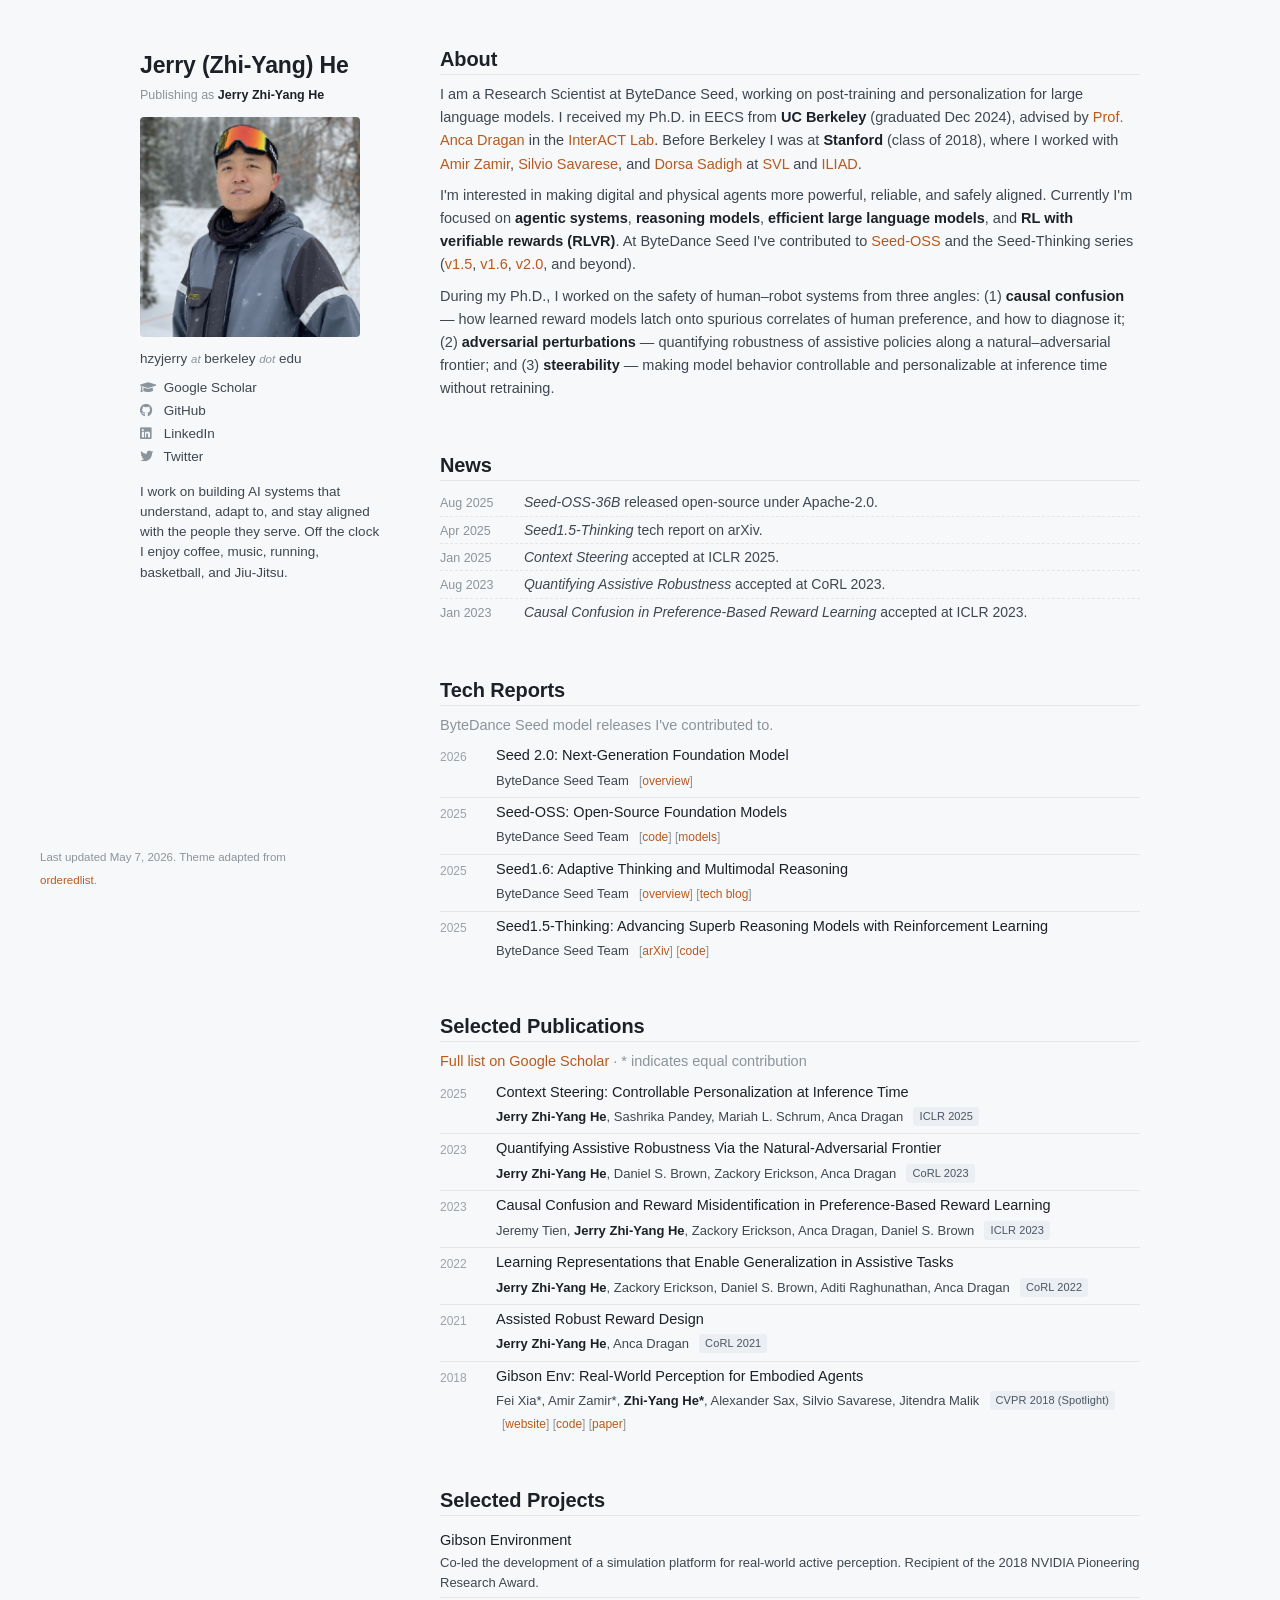
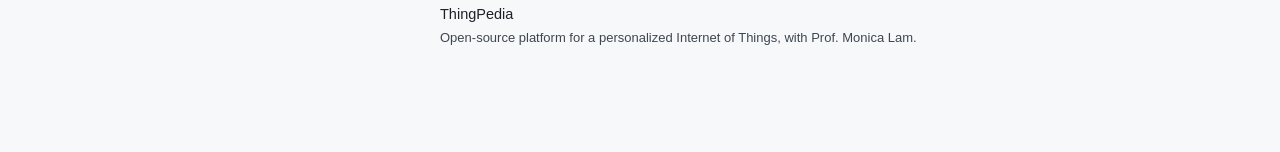
==== commit e546f7d6: "Tighter spacing, snow-palette restyle, and content polish - Rephrase About: lead with "making digita" ====
--- a/index.html
+++ b/index.html
@@ -17,7 +17,7 @@
       <header class="clearfix">
         <h4>Jerry (Zhi-Yang) He</h4>
         <p class="byline">Publishing as <b>Jerry Zhi-Yang He</b></p>
-        <img class="personal" src="public/zhiyang.png" alt="Jerry Zhi-Yang He"/>
+        <img class="personal" src="public/profile.png" alt="Jerry Zhi-Yang He"/>
         <p class="contact">
           hzyjerry <span class="at">at</span> berkeley <span class="at">dot</span> edu
         </p>
@@ -34,21 +34,23 @@
         <section>
           <h1>About</h1>
           <p>
-            I am a Research Scientist at <b>ByteDance Seed</b>, working on
+            I am a Research Scientist at ByteDance Seed, working on
             post-training and personalization for large language models.
-            I recently completed my Ph.D. in EECS at <b>UC Berkeley</b>,
-            advised by <a href="https://people.eecs.berkeley.edu/~anca/">Prof. Anca Dragan</a>
+            I received my Ph.D. in EECS from <b>UC Berkeley</b> (graduated
+            Dec 2024), advised by
+            <a href="https://people.eecs.berkeley.edu/~anca/">Prof. Anca Dragan</a>
             in the <a href="https://interact.berkeley.edu/">InterACT Lab</a>.
-            Before Berkeley I was at Stanford
-            (<a href="http://svl.stanford.edu/home">SVL</a>,
-            <a href="https://dorsa.fyi/research-group/">ILIAD</a>),
-            where I worked with
+            Before Berkeley I was at <b>Stanford</b> (class of 2018), where
+            I worked with
             <a href="https://www.epfl.ch/labs/vilab/">Amir Zamir</a>,
             <a href="http://cvgl.stanford.edu/silvio/">Silvio Savarese</a>, and
-            <a href="http://dorsa.fyi/">Dorsa Sadigh</a>.
+            <a href="http://dorsa.fyi/">Dorsa Sadigh</a> at
+            <a href="http://svl.stanford.edu/home">SVL</a> and
+            <a href="https://dorsa.fyi/research-group/">ILIAD</a>.
           </p>
           <p>
-            My current work centers on
+            I'm interested in making digital and physical agents more
+            powerful, reliable, and safely aligned. Currently I'm focused on
             <b>agentic systems</b>,
             <b>reasoning models</b>,
             <b>efficient large language models</b>, and
--- a/stylesheets/zhiyang.css
+++ b/stylesheets/zhiyang.css
@@ -1,39 +1,43 @@
-/* ---- Tokens ---- */
+/* ---- Tokens (slate + warm-orange palette) ---- */
 :root {
-  --ink: #1a1a1a;
-  --body: #444;
-  --muted: #909090;
-  --rule: #eaeaea;
-  --accent: #6e2a2a;
-  --accent-hover: #9a3838;
-  --bg: #fbfaf7;
-  --venue: #a0a0a0;
-  --tag-bg: #f1ede8;
-  --tag-fg: #5a4a3a;
+  --ink: #1c2128;
+  --body: #3e4750;
+  --muted: #8a949c;
+  --rule: #e3e6ea;
+  --accent: #b85a1e;
+  --accent-hover: #d27536;
+  --bg: #f7f8fa;
+  --venue: #9aa3ab;
+  --tag-bg: #ebeef2;
+  --tag-fg: #4a5560;
+  --highlight: #b85a1e;
 }
 
 /* ---- Base ---- */
 body {
   background-color: var(--bg);
   color: var(--body);
-  font: 16px/1.65 -apple-system, BlinkMacSystemFont, "Segoe UI", Roboto,
+  font: 15px/1.55 -apple-system, BlinkMacSystemFont, "Segoe UI", Roboto,
         "Helvetica Neue", Arial, sans-serif;
   -webkit-font-smoothing: antialiased;
-  padding: 60px 50px;
+  padding: 40px;
 }
 
 h1, h2, h3, h4 {
   color: var(--ink);
   font-weight: 600;
-  letter-spacing: -0.01em;
+  letter-spacing: -0.005em;
 }
 
 h1 {
-  font-size: 22px;
-  margin: 36px 0 14px;
-  padding-bottom: 6px;
+  font-size: 20px;
+  margin: 0 0 8px;
+  padding-bottom: 4px;
   border-bottom: 1px solid var(--rule);
 }
+
+section.main > section { margin-top: 4px; }
+section.main > section:first-child { margin-top: 0; }
 
 a {
   color: var(--accent);
@@ -52,46 +56,49 @@
   border-bottom-color: transparent;
 }
 
-p { margin: 0 0 14px; }
+p { margin: 0 0 8px; }
+p:last-child { margin-bottom: 0; }
+
+b { color: var(--ink); }
 
 /* ---- Header (sidebar) ---- */
 header h4 {
-  font-size: 26px;
+  font-size: 23px;
   font-weight: 600;
   color: var(--ink);
-  margin: 0 0 4px;
+  margin: 0 0 2px;
 }
 
 header .byline {
   color: var(--muted);
-  font-size: 13px;
-  margin-bottom: 14px;
+  font-size: 12.5px;
+  margin-bottom: 12px;
 }
 
 img.personal {
   width: 100%;
   max-width: 220px;
   border-radius: 4px;
-  margin: 0 0 14px;
+  margin: 0 0 12px;
   display: block;
 }
 
 header .contact {
-  font-size: 14px;
-  color: var(--body);
-  margin-bottom: 10px;
+  font-size: 13.5px;
+  color: var(--body);
+  margin-bottom: 8px;
 }
 
 header .contact .at {
   color: var(--muted);
   font-style: italic;
-  font-size: 12px;
+  font-size: 11.5px;
 }
 
 ul.links {
   list-style: none;
   padding: 0;
-  margin: 0 0 18px;
+  margin: 0 0 14px;
   display: block;
   height: auto;
   background: transparent;
@@ -104,8 +111,8 @@
   float: none;
   border: none;
   height: auto;
-  font-size: 14px;
-  margin: 4px 0;
+  font-size: 13.5px;
+  margin: 2px 0;
 }
 
 ul.links a {
@@ -114,37 +121,36 @@
   padding: 0;
   text-align: left;
   height: auto;
-  font-size: 14px;
+  font-size: 13.5px;
+  line-height: 1.45;
+}
+
+ul.links a:hover { color: var(--accent); }
+
+ul.links i {
+  width: 16px;
+  color: var(--muted);
+  margin-right: 4px;
+  font-size: 13px;
+}
+
+header .view {
+  font-size: 13.5px;
+  color: var(--body);
+  margin-top: 6px;
   line-height: 1.5;
-}
-
-ul.links a:hover {
-  color: var(--accent);
-}
-
-ul.links i {
-  width: 18px;
-  color: var(--muted);
-  margin-right: 4px;
-}
-
-header .view {
-  font-size: 14px;
-  color: var(--body);
-  margin-top: 8px;
-  line-height: 1.55;
 }
 
 /* ---- Main ---- */
 section.main { float: right; }
 
 section.main > section {
-  margin-bottom: 6px;
+  margin-bottom: 0;
 }
 
 section.main p {
-  font-size: 15px;
-  line-height: 1.7;
+  font-size: 14.5px;
+  line-height: 1.6;
 }
 
 /* ---- News list ---- */
@@ -152,12 +158,13 @@
   list-style: none;
   padding: 0;
   margin: 0;
-  font-size: 15px;
+  font-size: 14px;
 }
 
 ul.news li {
-  padding: 6px 0;
+  padding: 3px 0;
   border-bottom: 1px dashed var(--rule);
+  line-height: 1.45;
 }
 
 ul.news li:last-child { border-bottom: none; }
@@ -166,15 +173,15 @@
   display: inline-block;
   width: 80px;
   color: var(--muted);
-  font-size: 13px;
+  font-size: 12.5px;
   font-variant-numeric: tabular-nums;
 }
 
-/* ---- Publications ---- */
+/* ---- Publications / tech reports ---- */
 .hint {
-  font-size: 13px;
-  color: var(--muted);
-  margin-bottom: 16px;
+  font-size: 12.5px;
+  color: var(--muted);
+  margin: 2px 0 4px;
 }
 
 ul.pubs {
@@ -184,36 +191,34 @@
 }
 
 ul.pubs li {
-  padding: 12px 0 14px;
+  padding: 5px 0 6px;
   border-bottom: 1px solid var(--rule);
   position: relative;
-  padding-left: 60px;
-  min-height: 50px;
-}
-
-ul.pubs li:last-child { border-bottom: none; }
+  padding-left: 56px;
+  min-height: 0;
+}
+
+ul.pubs li:last-child { border-bottom: none; padding-bottom: 0; }
 
 ul.pubs .venue {
   position: absolute;
   left: 0;
-  top: 15px;
-  width: 48px;
+  top: 7px;
+  width: 44px;
   text-align: left;
   font-size: 12px;
   font-weight: 400;
   color: var(--venue);
   font-variant-numeric: tabular-nums;
-  letter-spacing: 0;
-  text-transform: none;
 }
 
 ul.pubs a.title {
   display: block;
-  font-size: 15.5px;
+  font-size: 14.5px;
   font-weight: 500;
   color: var(--ink);
-  line-height: 1.4;
-  margin-bottom: 4px;
+  line-height: 1.35;
+  margin-bottom: 1px;
 }
 
 ul.pubs a.title:hover {
@@ -232,29 +237,30 @@
 }
 
 ul.pubs .authors {
-  display: block;
-  font-size: 13.5px;
-  color: var(--body);
-  line-height: 1.5;
+  display: inline;
+  font-size: 13px;
+  color: var(--body);
+  line-height: 1.4;
 }
 
 ul.pubs .venue-inline {
   display: inline-block;
-  font-size: 11.5px;
+  font-size: 11px;
   font-weight: 500;
   color: var(--tag-fg);
   background: var(--tag-bg);
-  padding: 1px 7px;
+  padding: 1px 6px;
   border-radius: 3px;
-  margin-top: 5px;
+  margin-left: 6px;
   letter-spacing: 0.01em;
+  vertical-align: 1px;
 }
 
 ul.pubs .links-inline {
-  display: block;
-  font-size: 12.5px;
-  color: var(--muted);
-  margin-top: 4px;
+  display: inline;
+  font-size: 12px;
+  color: var(--muted);
+  margin-left: 6px;
 }
 
 ul.pubs .links-inline a {
@@ -270,7 +276,7 @@
 }
 
 ul.projects li {
-  padding: 10px 0;
+  padding: 5px 0;
   border-bottom: 1px solid var(--rule);
 }
 
@@ -278,29 +284,30 @@
 
 ul.projects .title {
   display: block;
-  font-size: 15.5px;
+  font-size: 14.5px;
   font-weight: 500;
   color: var(--ink);
-  margin-bottom: 2px;
+  margin-bottom: 1px;
 }
 
 ul.projects .title:hover { color: var(--accent); border: none; }
 
 ul.projects .desc {
   display: block;
-  font-size: 14px;
-  color: var(--body);
+  font-size: 13px;
+  color: var(--body);
+  line-height: 1.5;
 }
 
 /* ---- Footer ---- */
 footer {
   width: 270px;
   position: fixed;
-  bottom: 12px;
-  left: 50px;
-}
-
-footer small { color: var(--muted); font-size: 12px; }
+  bottom: 10px;
+  left: 40px;
+}
+
+footer small { color: var(--muted); font-size: 11.5px; }
 
 /* ---- Reset of legacy gimmicks ---- */
 .hiddenimg, img.filler, button.btn-circle, .hide-button { display: none !important; }
@@ -308,14 +315,14 @@
 
 /* ---- Responsive overrides ---- */
 @media print, screen and (max-width: 960px) {
-  body { padding: 30px; }
+  body { padding: 25px; }
   section.main { float: none; }
-  footer { position: static; width: auto; margin-top: 30px; left: auto; }
+  footer { position: static; width: auto; margin-top: 24px; left: auto; }
   ul.pubs li { padding-left: 0; min-height: 0; }
   ul.pubs .venue { position: static; width: auto; display: inline-block; margin-right: 8px; }
 }
 
 @media print, screen and (max-width: 720px) {
-  body { padding: 20px; }
+  body { padding: 18px; }
   ul.news .date { display: block; width: auto; }
 }
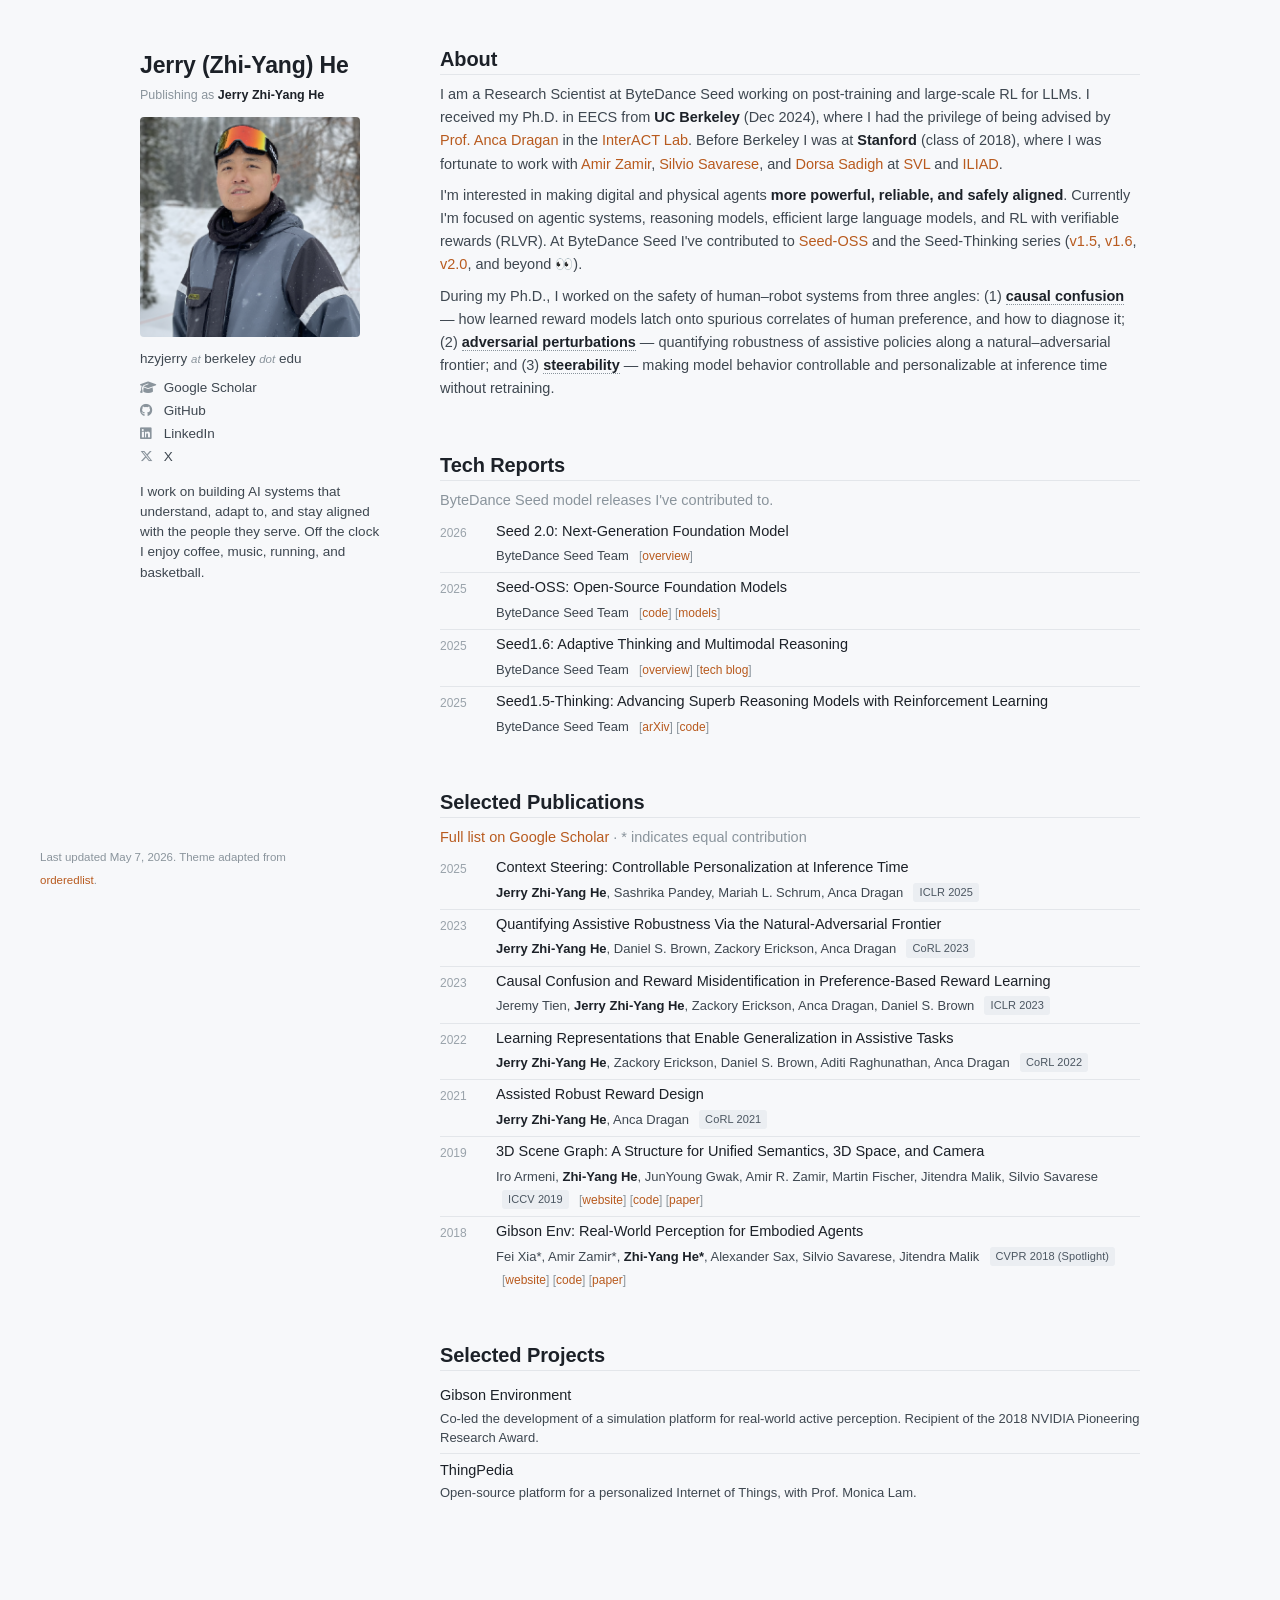
==== commit 66c975e5: "Polish: drop news, refine bio copy, link themes to papers, add 3DSG - Remove News section - Bio: war" ====
--- a/index.html
+++ b/index.html
@@ -8,7 +8,7 @@
     <link rel="stylesheet" href="stylesheets/styles.css">
     <link rel="stylesheet" href="stylesheets/zhiyang.css">
     <link rel="stylesheet" href="stylesheets/pygment_trac.css">
-    <link rel="stylesheet" href="https://use.fontawesome.com/releases/v5.3.1/css/all.css" integrity="sha384-mzrmE5qonljUremFsqc01SB46JvROS7bZs3IO2EmfFsd15uHvIt+Y8vEf7N7fWAU" crossorigin="anonymous">
+    <link rel="stylesheet" href="https://cdnjs.cloudflare.com/ajax/libs/font-awesome/6.5.2/css/all.min.css" crossorigin="anonymous">
     <meta name="viewport" content="width=device-width, initial-scale=1">
   </head>
 
@@ -25,23 +25,23 @@
           <li><a href="https://scholar.google.com/citations?user=lp8MBNwAAAAJ&hl=en"><i class="fas fa-graduation-cap"></i> Google Scholar</a></li>
           <li><a href="https://github.com/hzyjerry"><i class="fab fa-github"></i> GitHub</a></li>
           <li><a href="https://www.linkedin.com/in/zhiyanghe/"><i class="fab fa-linkedin"></i> LinkedIn</a></li>
-          <li><a href="https://twitter.com/_herobotics_"><i class="fab fa-twitter"></i> Twitter</a></li>
+          <li><a href="https://x.com/_herobotics_"><i class="fab fa-x-twitter"></i> X</a></li>
         </ul>
-        <p class="view">I work on building AI systems that understand, adapt to, and stay aligned with the people they serve. Off the clock I enjoy coffee, music, running, basketball, and Jiu-Jitsu.</p>
+        <p class="view">I work on building AI systems that understand, adapt to, and stay aligned with the people they serve. Off the clock I enjoy coffee, music, running, and basketball.</p>
       </header>
 
       <section class="main">
         <section>
           <h1>About</h1>
           <p>
-            I am a Research Scientist at ByteDance Seed, working on
-            post-training and personalization for large language models.
-            I received my Ph.D. in EECS from <b>UC Berkeley</b> (graduated
-            Dec 2024), advised by
+            I am a Research Scientist at ByteDance Seed working on
+            post-training and large-scale RL for LLMs.
+            I received my Ph.D. in EECS from <b>UC Berkeley</b> (Dec 2024),
+            where I had the privilege of being advised by
             <a href="https://people.eecs.berkeley.edu/~anca/">Prof. Anca Dragan</a>
             in the <a href="https://interact.berkeley.edu/">InterACT Lab</a>.
             Before Berkeley I was at <b>Stanford</b> (class of 2018), where
-            I worked with
+            I was fortunate to work with
             <a href="https://www.epfl.ch/labs/vilab/">Amir Zamir</a>,
             <a href="http://cvgl.stanford.edu/silvio/">Silvio Savarese</a>, and
             <a href="http://dorsa.fyi/">Dorsa Sadigh</a> at
@@ -49,46 +49,36 @@
             <a href="https://dorsa.fyi/research-group/">ILIAD</a>.
           </p>
           <p>
-            I'm interested in making digital and physical agents more
-            powerful, reliable, and safely aligned. Currently I'm focused on
-            <b>agentic systems</b>,
-            <b>reasoning models</b>,
-            <b>efficient large language models</b>, and
-            <b>RL with verifiable rewards (RLVR)</b>.
+            I'm interested in making digital and physical agents
+            <b>more powerful, reliable, and safely aligned</b>.
+            Currently I'm focused on
+            agentic systems,
+            reasoning models,
+            efficient large language models, and
+            RL with verifiable rewards (RLVR).
             At ByteDance Seed I've contributed to
             <a href="https://github.com/ByteDance-Seed/seed-oss">Seed-OSS</a>
             and the Seed-Thinking series
             (<a href="https://arxiv.org/abs/2504.13914">v1.5</a>,
             <a href="https://seed.bytedance.com/en/seed1_6">v1.6</a>,
-            <a href="https://seed.bytedance.com/en/seed2">v2.0</a>, and beyond).
+            <a href="https://seed.bytedance.com/en/seed2">v2.0</a>, and beyond 👀).
           </p>
           <p>
             During my Ph.D., I worked on the safety of human&ndash;robot
             systems from three angles:
-            (1)&nbsp;<b>causal confusion</b> &mdash; how learned reward models
+            (1)&nbsp;<a href="#pub-causal-confusion" class="theme-link">causal confusion</a> &mdash; how learned reward models
             latch onto spurious correlates of human preference, and how to
             diagnose it;
-            (2)&nbsp;<b>adversarial perturbations</b> &mdash; quantifying
+            (2)&nbsp;<a href="#pub-adversarial" class="theme-link">adversarial perturbations</a> &mdash; quantifying
             robustness of assistive policies along a natural&ndash;adversarial
             frontier; and
-            (3)&nbsp;<b>steerability</b> &mdash; making model behavior
+            (3)&nbsp;<a href="#pub-steerability" class="theme-link">steerability</a> &mdash; making model behavior
             controllable and personalizable at inference time without
             retraining.
           </p>
         </section>
 
         <section>
-          <h1>News</h1>
-          <ul class="news">
-            <li><span class="date">Aug 2025</span> <i>Seed-OSS-36B</i> released open-source under Apache-2.0.</li>
-            <li><span class="date">Apr 2025</span> <i>Seed1.5-Thinking</i> tech report on arXiv.</li>
-            <li><span class="date">Jan 2025</span> <i>Context Steering</i> accepted at ICLR 2025.</li>
-            <li><span class="date">Aug 2023</span> <i>Quantifying Assistive Robustness</i> accepted at CoRL 2023.</li>
-            <li><span class="date">Jan 2023</span> <i>Causal Confusion in Preference-Based Reward Learning</i> accepted at ICLR 2023.</li>
-          </ul>
-        </section>
-
-        <section>
           <h1>Tech Reports</h1>
           <p class="hint">ByteDance Seed model releases I've contributed to.</p>
           <ul class="pubs">
@@ -134,19 +124,19 @@
           <h1>Selected Publications</h1>
           <p class="hint"><a href="https://scholar.google.com/citations?user=lp8MBNwAAAAJ&hl=en">Full list on Google Scholar</a> &middot; * indicates equal contribution</p>
           <ul class="pubs">
-            <li>
+            <li id="pub-steerability">
               <span class="venue">2025</span>
               <a href="https://openreview.net/forum?id=8GXfoG9b6c" class="title">Context Steering: Controllable Personalization at Inference Time</a>
               <span class="authors"><b>Jerry Zhi-Yang He</b>, Sashrika Pandey, Mariah L. Schrum, Anca Dragan</span>
               <span class="venue-inline">ICLR 2025</span>
             </li>
-            <li>
+            <li id="pub-adversarial">
               <span class="venue">2023</span>
               <a href="https://proceedings.mlr.press/v229/he23a.html" class="title">Quantifying Assistive Robustness Via the Natural-Adversarial Frontier</a>
               <span class="authors"><b>Jerry Zhi-Yang He</b>, Daniel S. Brown, Zackory Erickson, Anca Dragan</span>
               <span class="venue-inline">CoRL 2023</span>
             </li>
-            <li>
+            <li id="pub-causal-confusion">
               <span class="venue">2023</span>
               <a href="https://openreview.net/forum?id=R0Xxvr_X3ZA" class="title">Causal Confusion and Reward Misidentification in Preference-Based Reward Learning</a>
               <span class="authors">Jeremy Tien, <b>Jerry Zhi-Yang He</b>, Zackory Erickson, Anca Dragan, Daniel S. Brown</span>
@@ -163,6 +153,17 @@
               <a href="https://proceedings.mlr.press/v164/he22a.html" class="title">Assisted Robust Reward Design</a>
               <span class="authors"><b>Jerry Zhi-Yang He</b>, Anca Dragan</span>
               <span class="venue-inline">CoRL 2021</span>
+            </li>
+            <li>
+              <span class="venue">2019</span>
+              <a href="https://3dscenegraph.stanford.edu/" class="title">3D Scene Graph: A Structure for Unified Semantics, 3D Space, and Camera</a>
+              <span class="authors">Iro Armeni, <b>Zhi-Yang He</b>, JunYoung Gwak, Amir R. Zamir, Martin Fischer, Jitendra Malik, Silvio Savarese</span>
+              <span class="venue-inline">ICCV 2019</span>
+              <span class="links-inline">
+                [<a href="https://3dscenegraph.stanford.edu/">website</a>]
+                [<a href="https://github.com/StanfordVL/3DSceneGraph">code</a>]
+                [<a href="https://arxiv.org/abs/1910.02527">paper</a>]
+              </span>
             </li>
             <li>
               <span class="venue">2018</span>
--- a/stylesheets/zhiyang.css
+++ b/stylesheets/zhiyang.css
@@ -61,6 +61,27 @@
 
 b { color: var(--ink); }
 
+a.theme-link {
+  color: var(--ink);
+  font-weight: 600;
+  border-bottom: 1px dotted var(--muted);
+}
+
+a.theme-link:hover {
+  color: var(--accent);
+  border-bottom-color: var(--accent);
+}
+
+ul.pubs li:target {
+  background: #fff7ed;
+  animation: pubFlash 1.4s ease-out;
+}
+
+@keyframes pubFlash {
+  0%   { background: #ffe6c8; }
+  100% { background: #fff7ed; }
+}
+
 /* ---- Header (sidebar) ---- */
 header h4 {
   font-size: 23px;
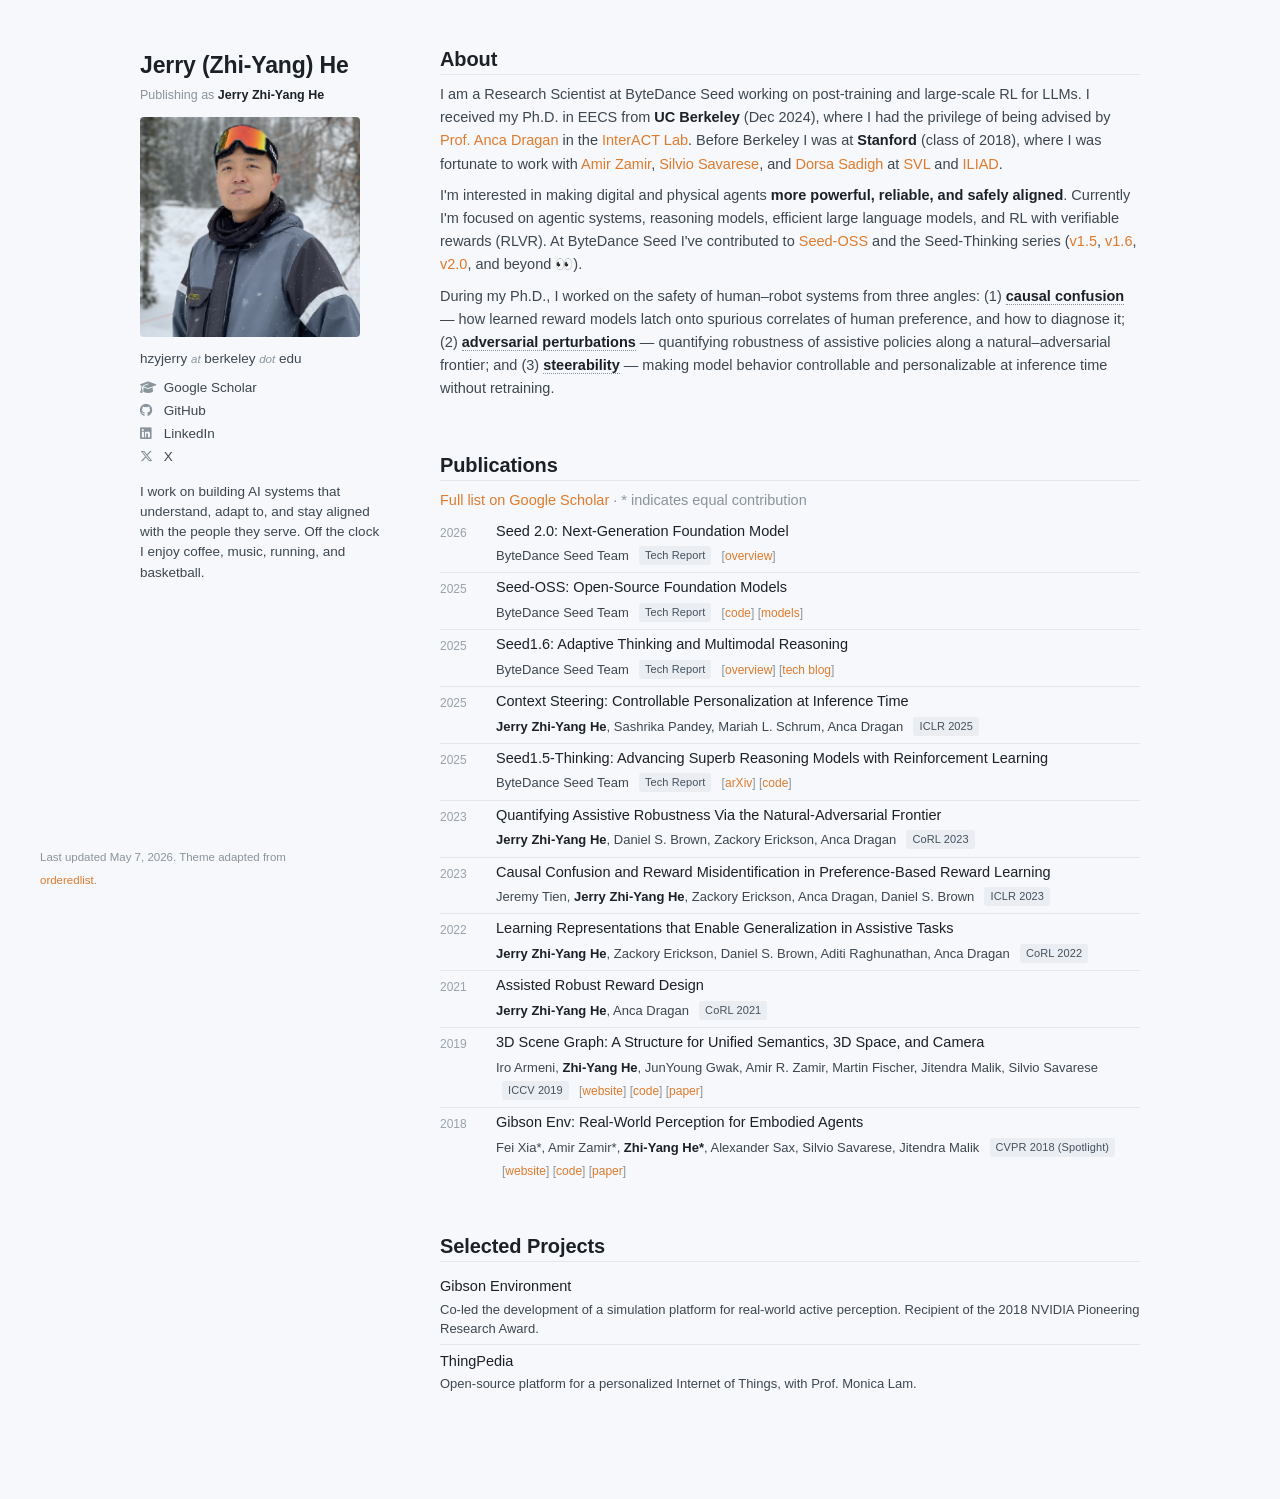
==== commit 74a25fc8: "Merge tech reports into Publications; brighten accent - Combine Tech Reports and Selected Publicatio" ====
--- a/index.html
+++ b/index.html
@@ -79,13 +79,14 @@
         </section>
 
         <section>
-          <h1>Tech Reports</h1>
-          <p class="hint">ByteDance Seed model releases I've contributed to.</p>
+          <h1>Publications</h1>
+          <p class="hint"><a href="https://scholar.google.com/citations?user=lp8MBNwAAAAJ&hl=en">Full list on Google Scholar</a> &middot; * indicates equal contribution</p>
           <ul class="pubs">
             <li>
               <span class="venue">2026</span>
               <a href="https://seed.bytedance.com/en/seed2" class="title">Seed 2.0: Next-Generation Foundation Model</a>
               <span class="authors">ByteDance Seed Team</span>
+              <span class="venue-inline tech">Tech Report</span>
               <span class="links-inline">
                 [<a href="https://seed.bytedance.com/en/seed2">overview</a>]
               </span>
@@ -94,6 +95,7 @@
               <span class="venue">2025</span>
               <a href="https://github.com/ByteDance-Seed/seed-oss" class="title">Seed-OSS: Open-Source Foundation Models</a>
               <span class="authors">ByteDance Seed Team</span>
+              <span class="venue-inline tech">Tech Report</span>
               <span class="links-inline">
                 [<a href="https://github.com/ByteDance-Seed/seed-oss">code</a>]
                 [<a href="https://huggingface.co/ByteDance-Seed">models</a>]
@@ -103,32 +105,27 @@
               <span class="venue">2025</span>
               <a href="https://seed.bytedance.com/en/seed1_6" class="title">Seed1.6: Adaptive Thinking and Multimodal Reasoning</a>
               <span class="authors">ByteDance Seed Team</span>
+              <span class="venue-inline tech">Tech Report</span>
               <span class="links-inline">
                 [<a href="https://seed.bytedance.com/en/seed1_6">overview</a>]
                 [<a href="https://seed.bytedance.com/en/blog/introduction-to-techniques-used-in-seed1-6">tech blog</a>]
               </span>
             </li>
-            <li>
-              <span class="venue">2025</span>
-              <a href="https://arxiv.org/abs/2504.13914" class="title">Seed1.5-Thinking: Advancing Superb Reasoning Models with Reinforcement Learning</a>
-              <span class="authors">ByteDance Seed Team</span>
-              <span class="links-inline">
-                [<a href="https://arxiv.org/abs/2504.13914">arXiv</a>]
-                [<a href="https://github.com/ByteDance-Seed/Seed-Thinking-v1.5">code</a>]
-              </span>
-            </li>
-          </ul>
-        </section>
-
-        <section>
-          <h1>Selected Publications</h1>
-          <p class="hint"><a href="https://scholar.google.com/citations?user=lp8MBNwAAAAJ&hl=en">Full list on Google Scholar</a> &middot; * indicates equal contribution</p>
-          <ul class="pubs">
             <li id="pub-steerability">
               <span class="venue">2025</span>
               <a href="https://openreview.net/forum?id=8GXfoG9b6c" class="title">Context Steering: Controllable Personalization at Inference Time</a>
               <span class="authors"><b>Jerry Zhi-Yang He</b>, Sashrika Pandey, Mariah L. Schrum, Anca Dragan</span>
               <span class="venue-inline">ICLR 2025</span>
+            </li>
+            <li>
+              <span class="venue">2025</span>
+              <a href="https://arxiv.org/abs/2504.13914" class="title">Seed1.5-Thinking: Advancing Superb Reasoning Models with Reinforcement Learning</a>
+              <span class="authors">ByteDance Seed Team</span>
+              <span class="venue-inline tech">Tech Report</span>
+              <span class="links-inline">
+                [<a href="https://arxiv.org/abs/2504.13914">arXiv</a>]
+                [<a href="https://github.com/ByteDance-Seed/Seed-Thinking-v1.5">code</a>]
+              </span>
             </li>
             <li id="pub-adversarial">
               <span class="venue">2023</span>
--- a/stylesheets/zhiyang.css
+++ b/stylesheets/zhiyang.css
@@ -1,16 +1,16 @@
-/* ---- Tokens (slate + warm-orange palette) ---- */
+/* ---- Tokens (cool slate base with warm-orange pop, Stripe-style) ---- */
 :root {
   --ink: #1c2128;
   --body: #3e4750;
   --muted: #8a949c;
   --rule: #e3e6ea;
-  --accent: #b85a1e;
-  --accent-hover: #d27536;
-  --bg: #f7f8fa;
+  --accent: #e07a2c;
+  --accent-hover: #f29044;
+  --bg: #f6f8fb;
   --venue: #9aa3ab;
-  --tag-bg: #ebeef2;
-  --tag-fg: #4a5560;
-  --highlight: #b85a1e;
+  --tag-bg: #eaeef3;
+  --tag-fg: #44505c;
+  --highlight: #e07a2c;
 }
 
 /* ---- Base ---- */
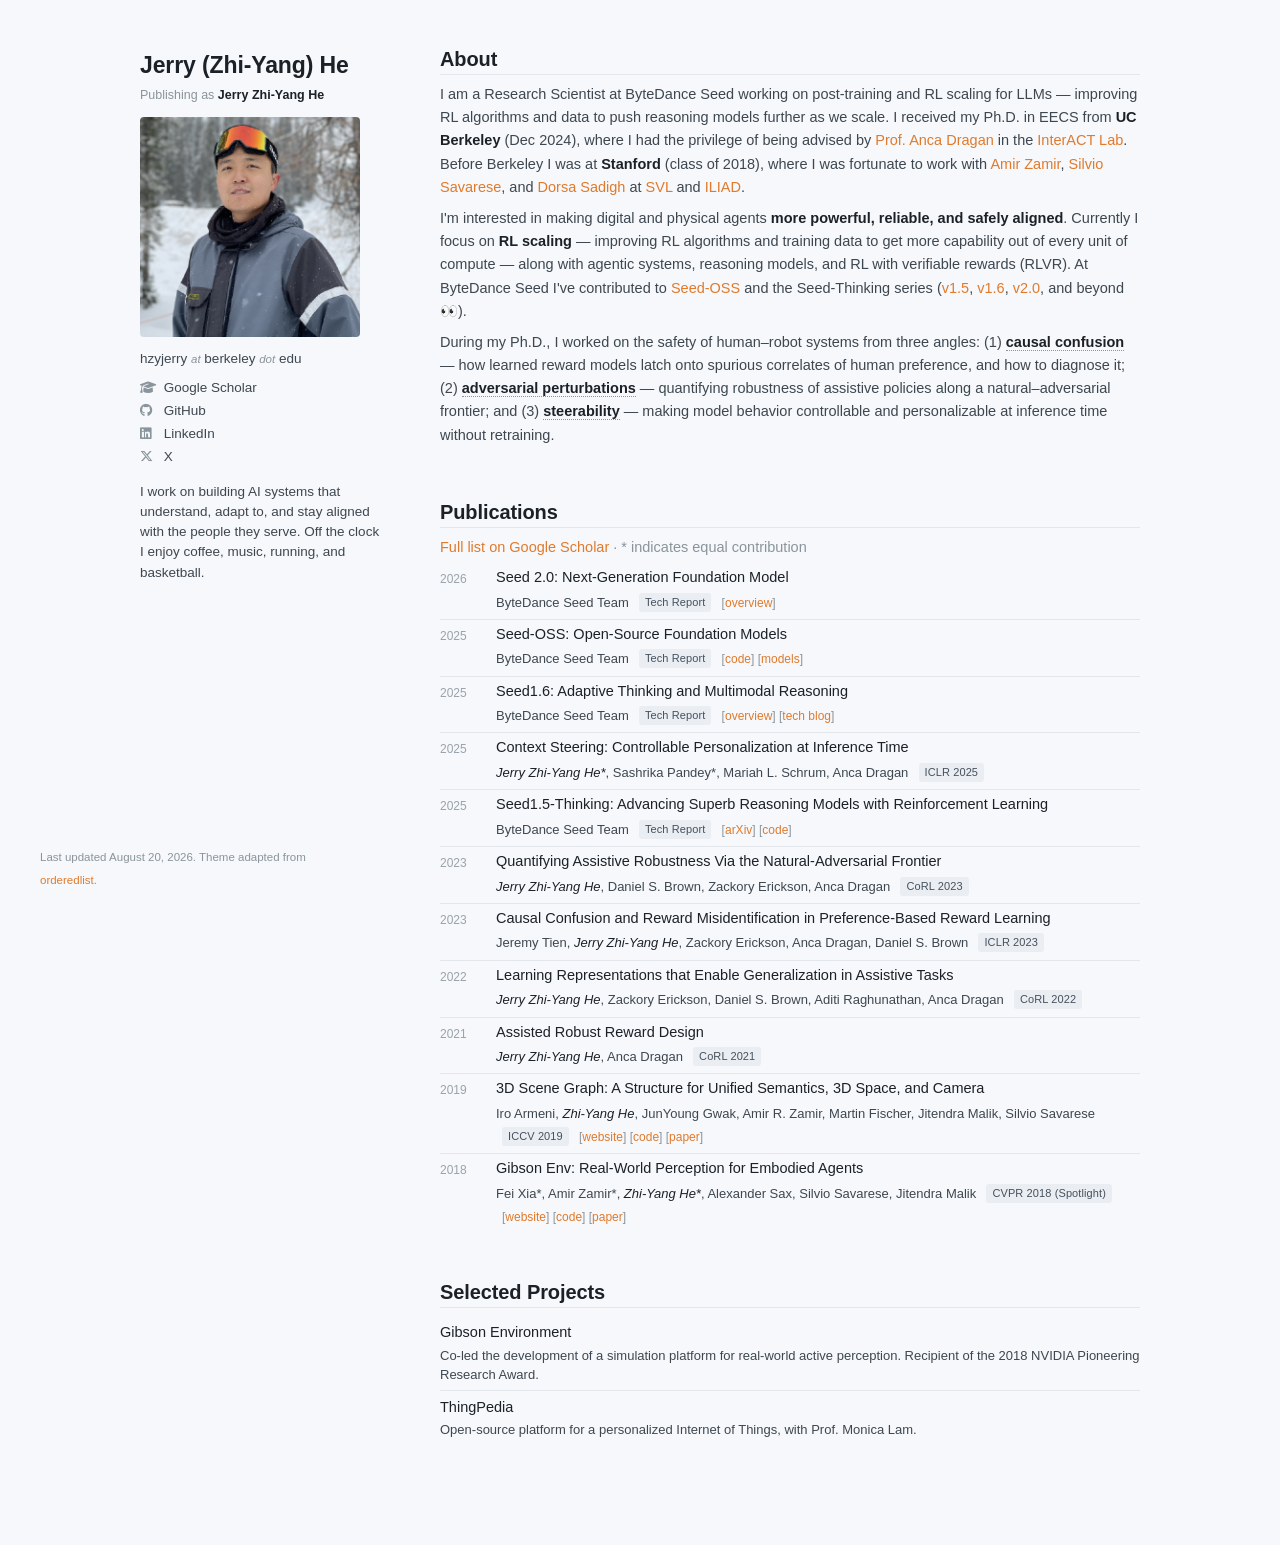
==== commit 8e5a8bef: "Update focus to RL scaling; italicize pub author names Lead the About section with RL scaling (impro" ====
--- a/index.html
+++ b/index.html
@@ -35,7 +35,9 @@
           <h1>About</h1>
           <p>
             I am a Research Scientist at ByteDance Seed working on
-            post-training and large-scale RL for LLMs.
+            post-training and RL scaling for LLMs &mdash; improving RL
+            algorithms and data to push reasoning models further as we
+            scale.
             I received my Ph.D. in EECS from <b>UC Berkeley</b> (Dec 2024),
             where I had the privilege of being advised by
             <a href="https://people.eecs.berkeley.edu/~anca/">Prof. Anca Dragan</a>
@@ -51,10 +53,10 @@
           <p>
             I'm interested in making digital and physical agents
             <b>more powerful, reliable, and safely aligned</b>.
-            Currently I'm focused on
-            agentic systems,
-            reasoning models,
-            efficient large language models, and
+            Currently I focus on
+            <b>RL scaling</b> &mdash; improving RL algorithms and training
+            data to get more capability out of every unit of compute &mdash;
+            along with agentic systems, reasoning models, and
             RL with verifiable rewards (RLVR).
             At ByteDance Seed I've contributed to
             <a href="https://github.com/ByteDance-Seed/seed-oss">Seed-OSS</a>
@@ -114,7 +116,7 @@
             <li id="pub-steerability">
               <span class="venue">2025</span>
               <a href="https://openreview.net/forum?id=8GXfoG9b6c" class="title">Context Steering: Controllable Personalization at Inference Time</a>
-              <span class="authors"><b>Jerry Zhi-Yang He</b>, Sashrika Pandey, Mariah L. Schrum, Anca Dragan</span>
+              <span class="authors"><i>Jerry Zhi-Yang He*</i>, Sashrika Pandey*, Mariah L. Schrum, Anca Dragan</span>
               <span class="venue-inline">ICLR 2025</span>
             </li>
             <li>
@@ -130,31 +132,31 @@
             <li id="pub-adversarial">
               <span class="venue">2023</span>
               <a href="https://proceedings.mlr.press/v229/he23a.html" class="title">Quantifying Assistive Robustness Via the Natural-Adversarial Frontier</a>
-              <span class="authors"><b>Jerry Zhi-Yang He</b>, Daniel S. Brown, Zackory Erickson, Anca Dragan</span>
+              <span class="authors"><i>Jerry Zhi-Yang He</i>, Daniel S. Brown, Zackory Erickson, Anca Dragan</span>
               <span class="venue-inline">CoRL 2023</span>
             </li>
             <li id="pub-causal-confusion">
               <span class="venue">2023</span>
               <a href="https://openreview.net/forum?id=R0Xxvr_X3ZA" class="title">Causal Confusion and Reward Misidentification in Preference-Based Reward Learning</a>
-              <span class="authors">Jeremy Tien, <b>Jerry Zhi-Yang He</b>, Zackory Erickson, Anca Dragan, Daniel S. Brown</span>
+              <span class="authors">Jeremy Tien, <i>Jerry Zhi-Yang He</i>, Zackory Erickson, Anca Dragan, Daniel S. Brown</span>
               <span class="venue-inline">ICLR 2023</span>
             </li>
             <li>
               <span class="venue">2022</span>
               <a href="https://proceedings.mlr.press/v205/he23a.html" class="title">Learning Representations that Enable Generalization in Assistive Tasks</a>
-              <span class="authors"><b>Jerry Zhi-Yang He</b>, Zackory Erickson, Daniel S. Brown, Aditi Raghunathan, Anca Dragan</span>
+              <span class="authors"><i>Jerry Zhi-Yang He</i>, Zackory Erickson, Daniel S. Brown, Aditi Raghunathan, Anca Dragan</span>
               <span class="venue-inline">CoRL 2022</span>
             </li>
             <li>
               <span class="venue">2021</span>
               <a href="https://proceedings.mlr.press/v164/he22a.html" class="title">Assisted Robust Reward Design</a>
-              <span class="authors"><b>Jerry Zhi-Yang He</b>, Anca Dragan</span>
+              <span class="authors"><i>Jerry Zhi-Yang He</i>, Anca Dragan</span>
               <span class="venue-inline">CoRL 2021</span>
             </li>
             <li>
               <span class="venue">2019</span>
               <a href="https://3dscenegraph.stanford.edu/" class="title">3D Scene Graph: A Structure for Unified Semantics, 3D Space, and Camera</a>
-              <span class="authors">Iro Armeni, <b>Zhi-Yang He</b>, JunYoung Gwak, Amir R. Zamir, Martin Fischer, Jitendra Malik, Silvio Savarese</span>
+              <span class="authors">Iro Armeni, <i>Zhi-Yang He</i>, JunYoung Gwak, Amir R. Zamir, Martin Fischer, Jitendra Malik, Silvio Savarese</span>
               <span class="venue-inline">ICCV 2019</span>
               <span class="links-inline">
                 [<a href="https://3dscenegraph.stanford.edu/">website</a>]
@@ -165,7 +167,7 @@
             <li>
               <span class="venue">2018</span>
               <a href="http://gibson.vision" class="title">Gibson Env: Real-World Perception for Embodied Agents</a>
-              <span class="authors">Fei Xia*, Amir Zamir*, <b>Zhi-Yang He*</b>, Alexander Sax, Silvio Savarese, Jitendra Malik</span>
+              <span class="authors">Fei Xia*, Amir Zamir*, <i>Zhi-Yang He*</i>, Alexander Sax, Silvio Savarese, Jitendra Malik</span>
               <span class="venue-inline">CVPR 2018 (Spotlight)</span>
               <span class="links-inline">
                 [<a href="http://gibson.vision">website</a>]
@@ -192,7 +194,7 @@
       </section>
 
       <footer>
-        <p><small>Last updated May 7, 2026. Theme adapted from <a href="https://github.com/orderedlist">orderedlist</a>.</small></p>
+        <p><small>Last updated August 20, 2026. Theme adapted from <a href="https://github.com/orderedlist">orderedlist</a>.</small></p>
       </footer>
     </div>
 
--- a/stylesheets/zhiyang.css
+++ b/stylesheets/zhiyang.css
@@ -264,6 +264,11 @@
   line-height: 1.4;
 }
 
+ul.pubs .authors i {
+  color: var(--ink);
+  font-style: italic;
+}
+
 ul.pubs .venue-inline {
   display: inline-block;
   font-size: 11px;
